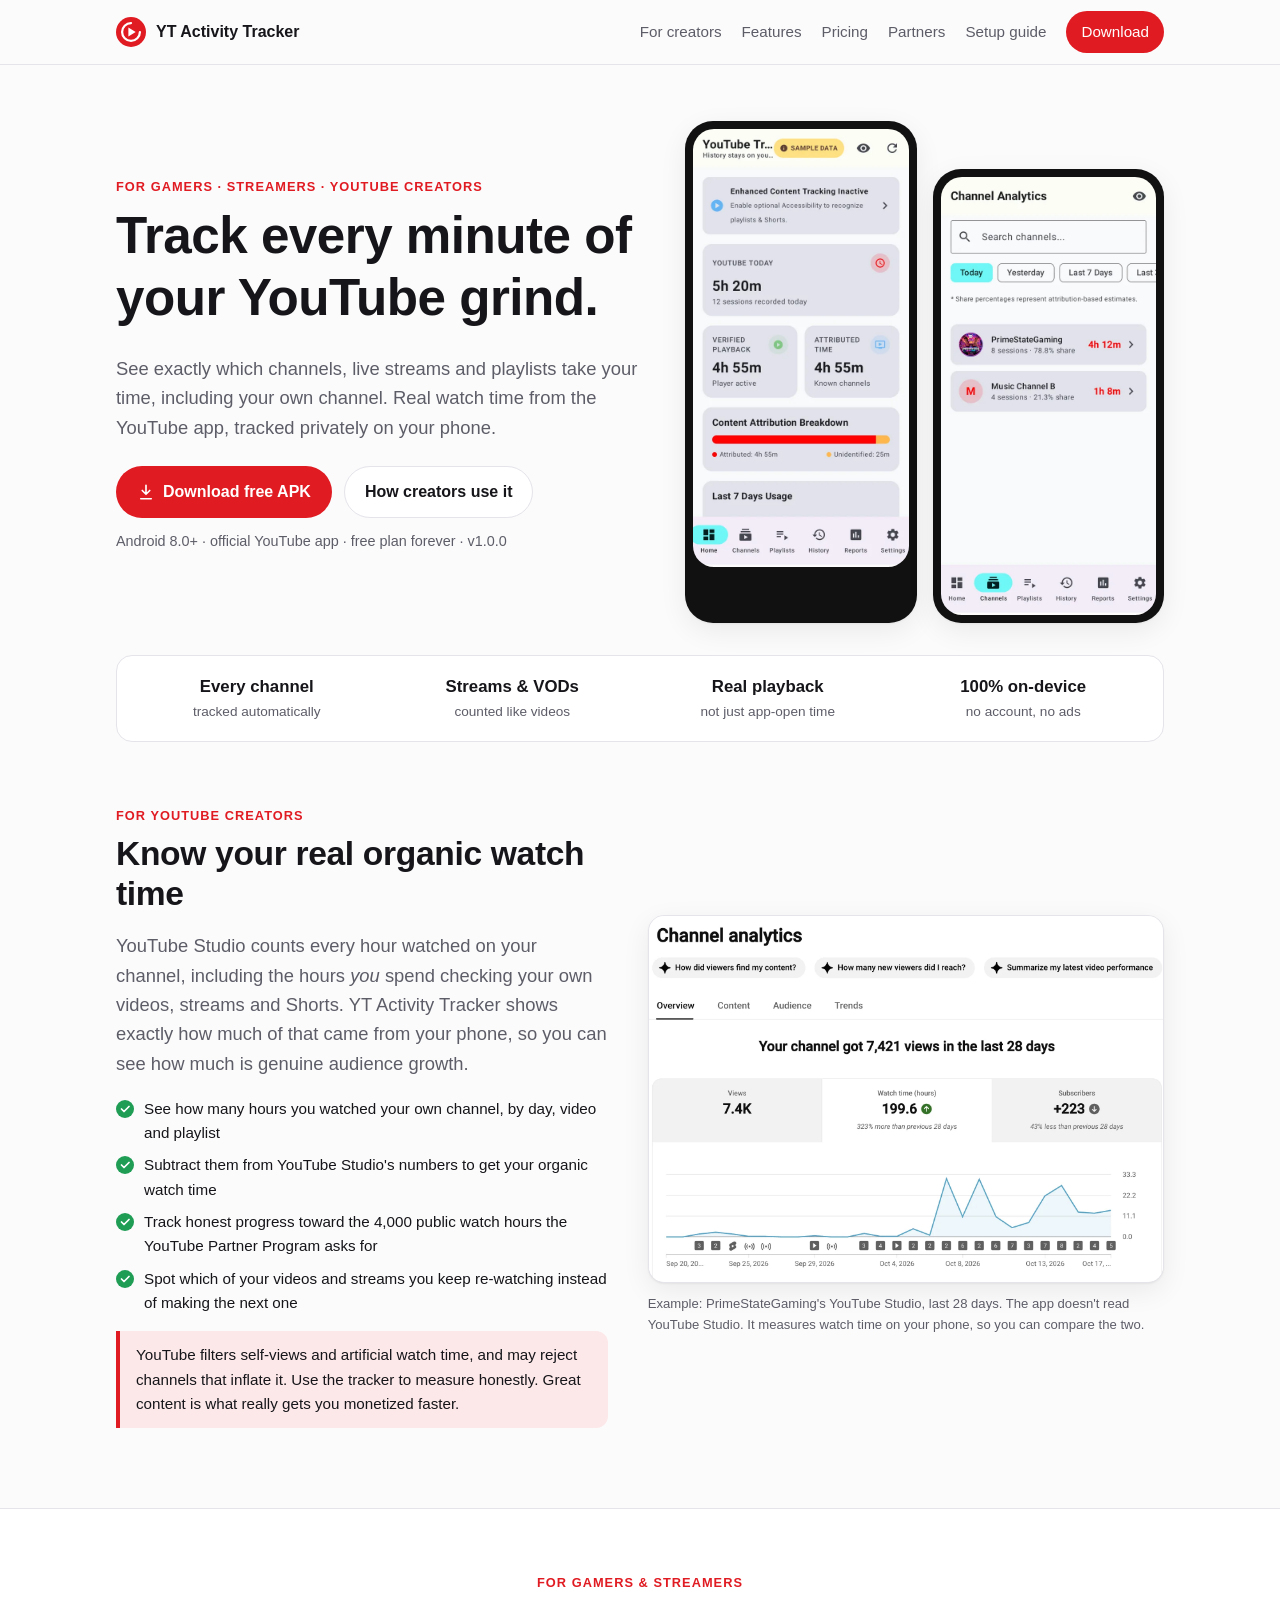
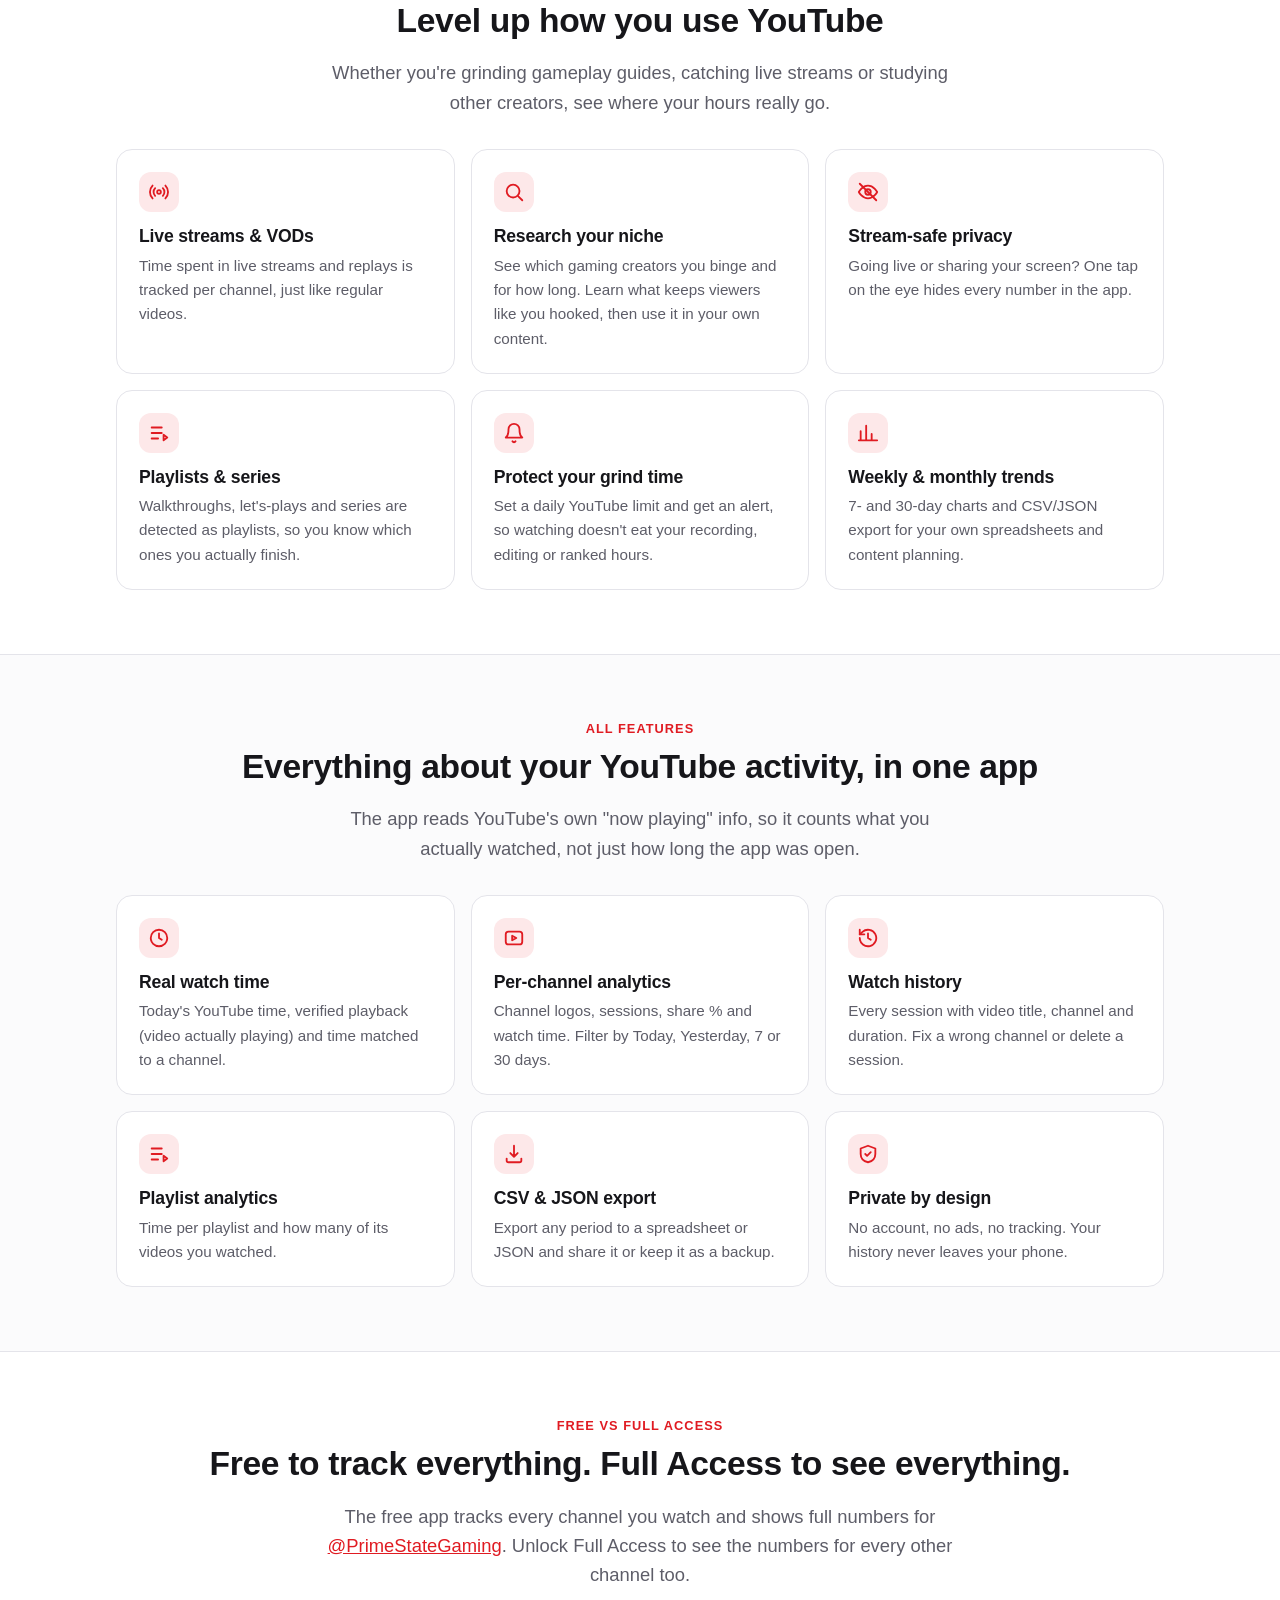
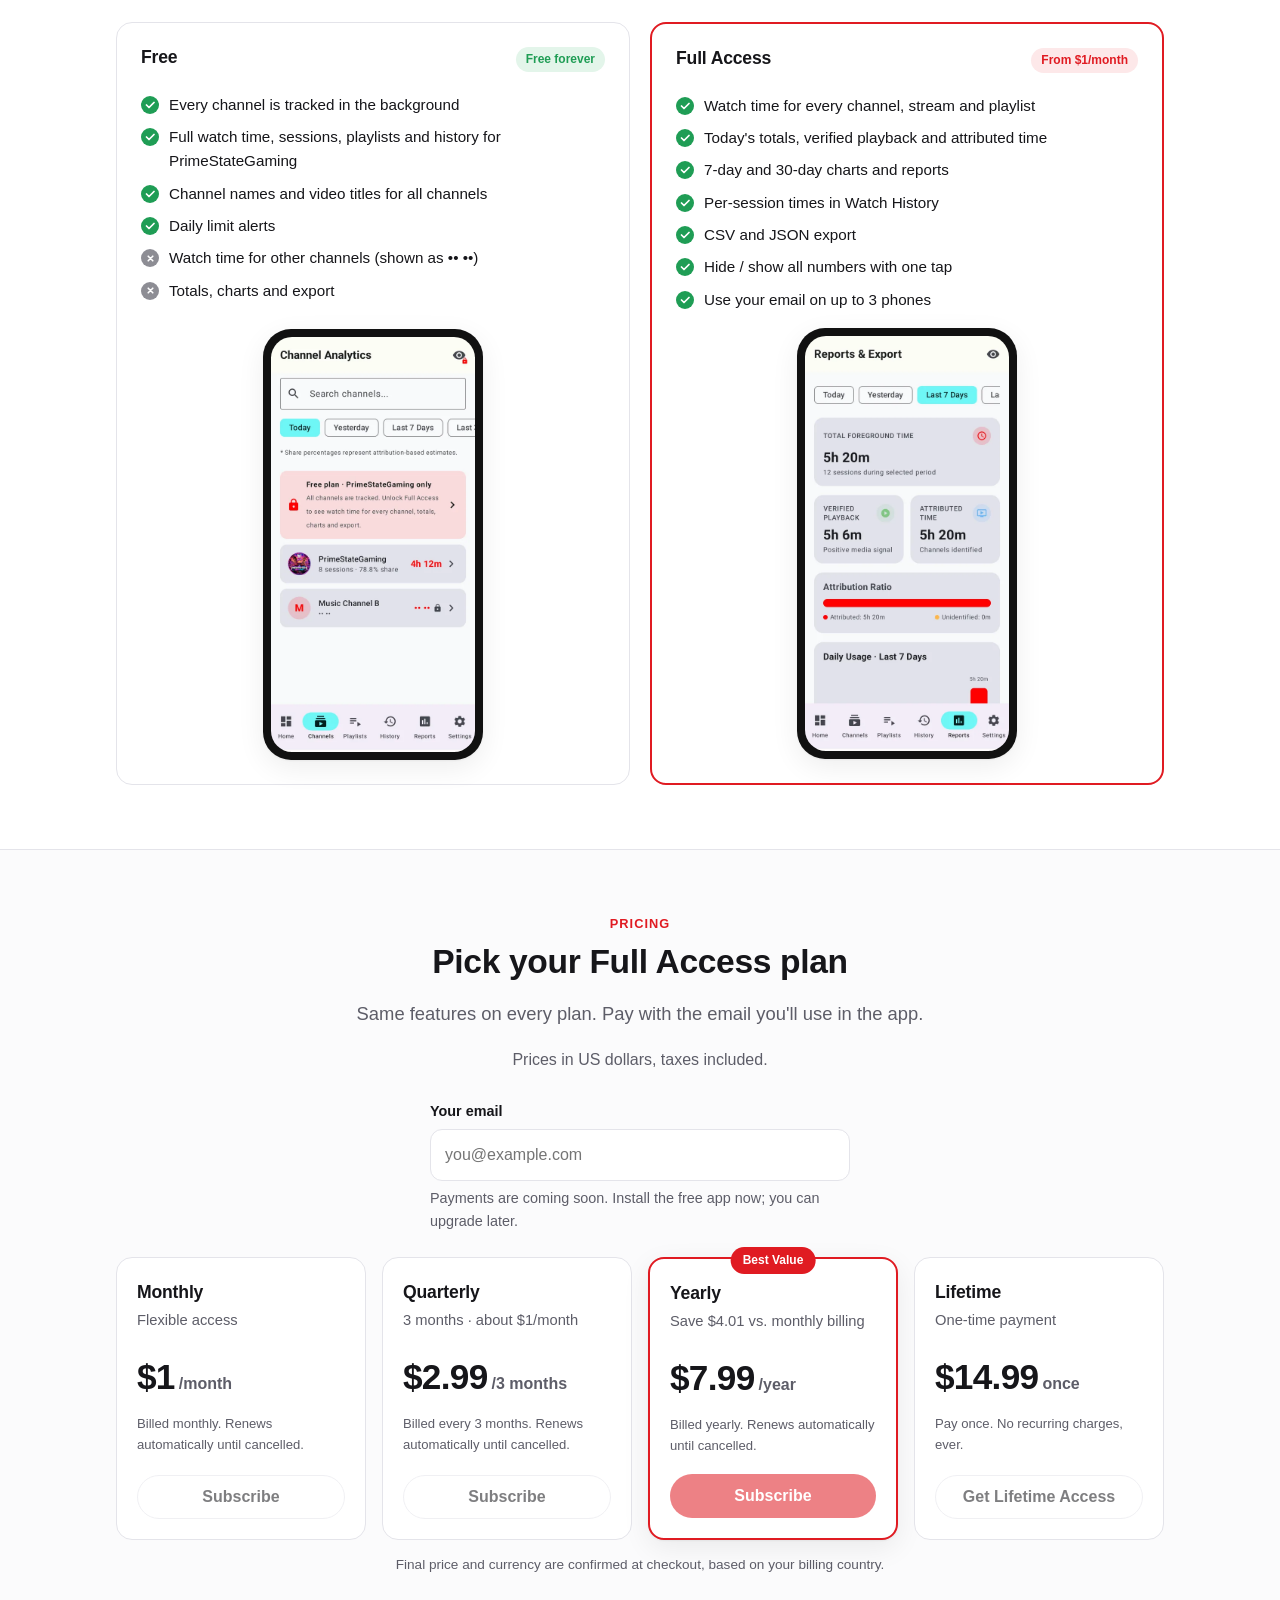
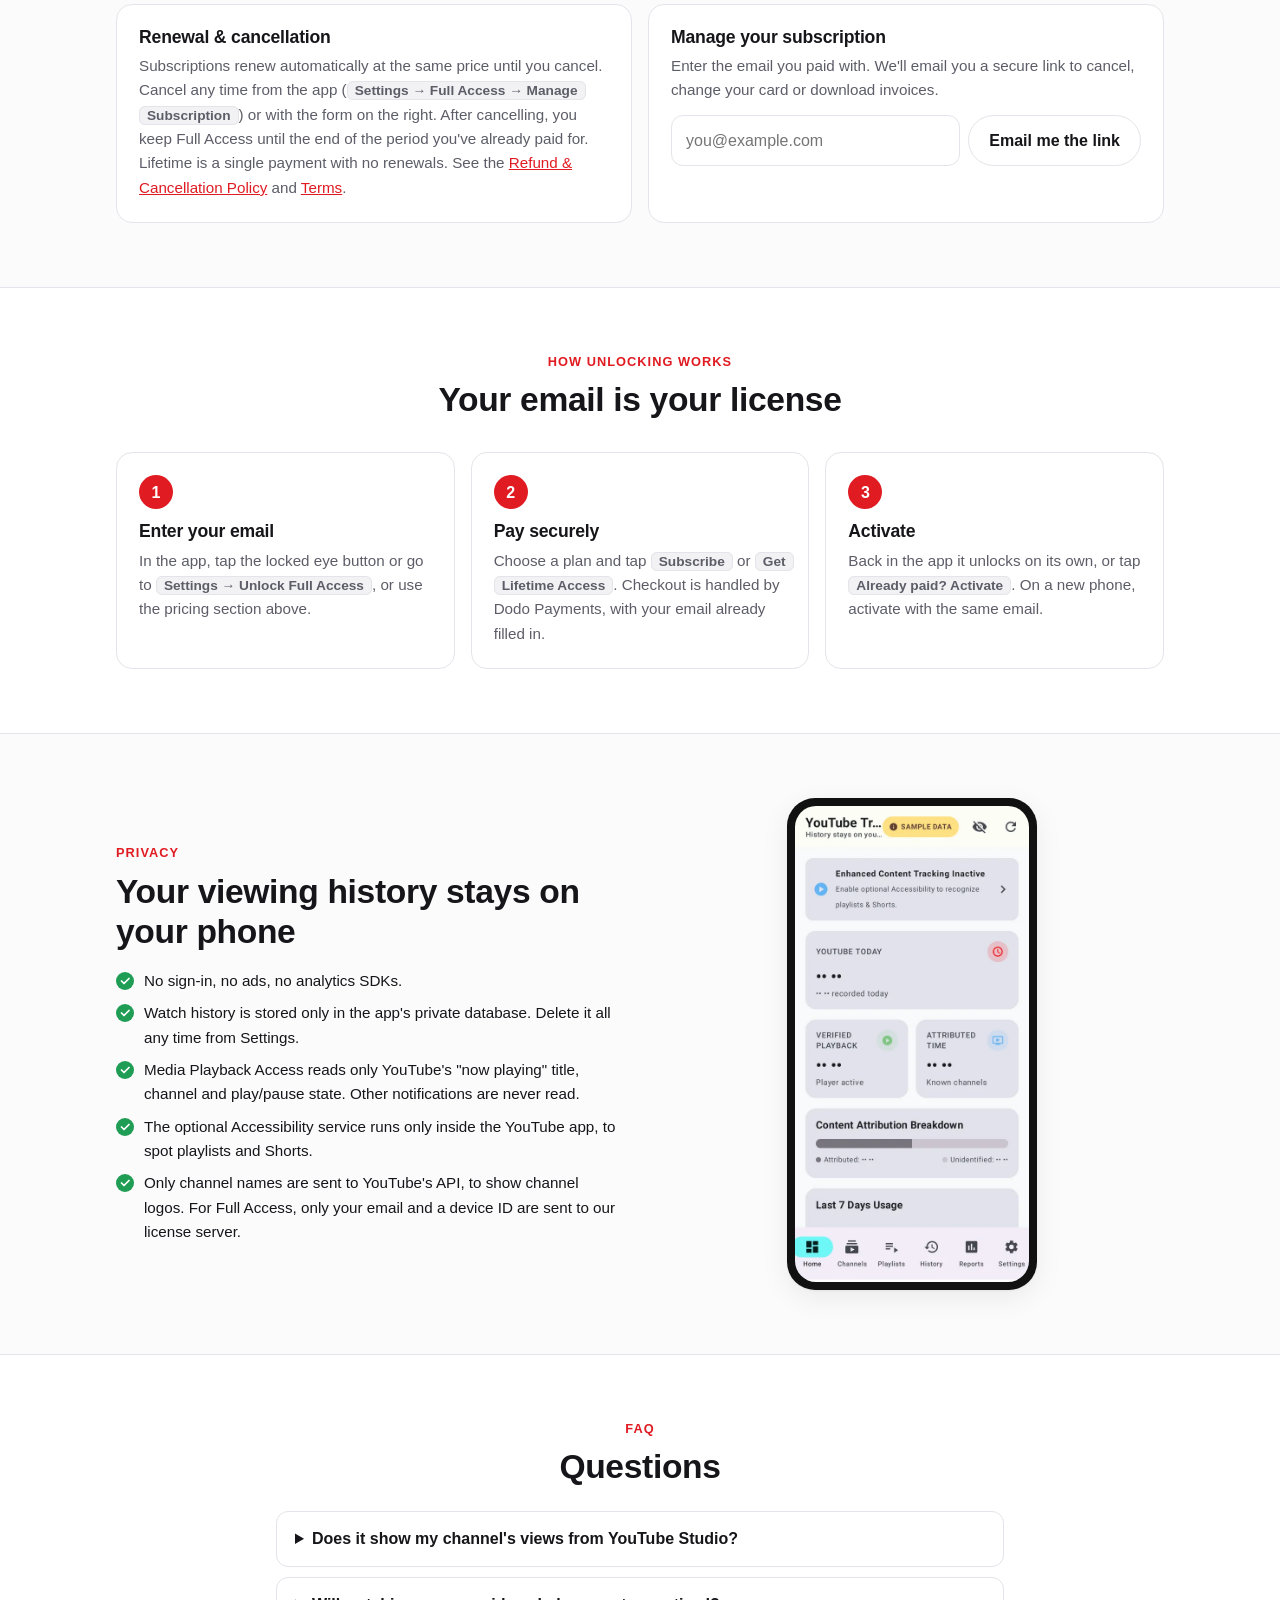
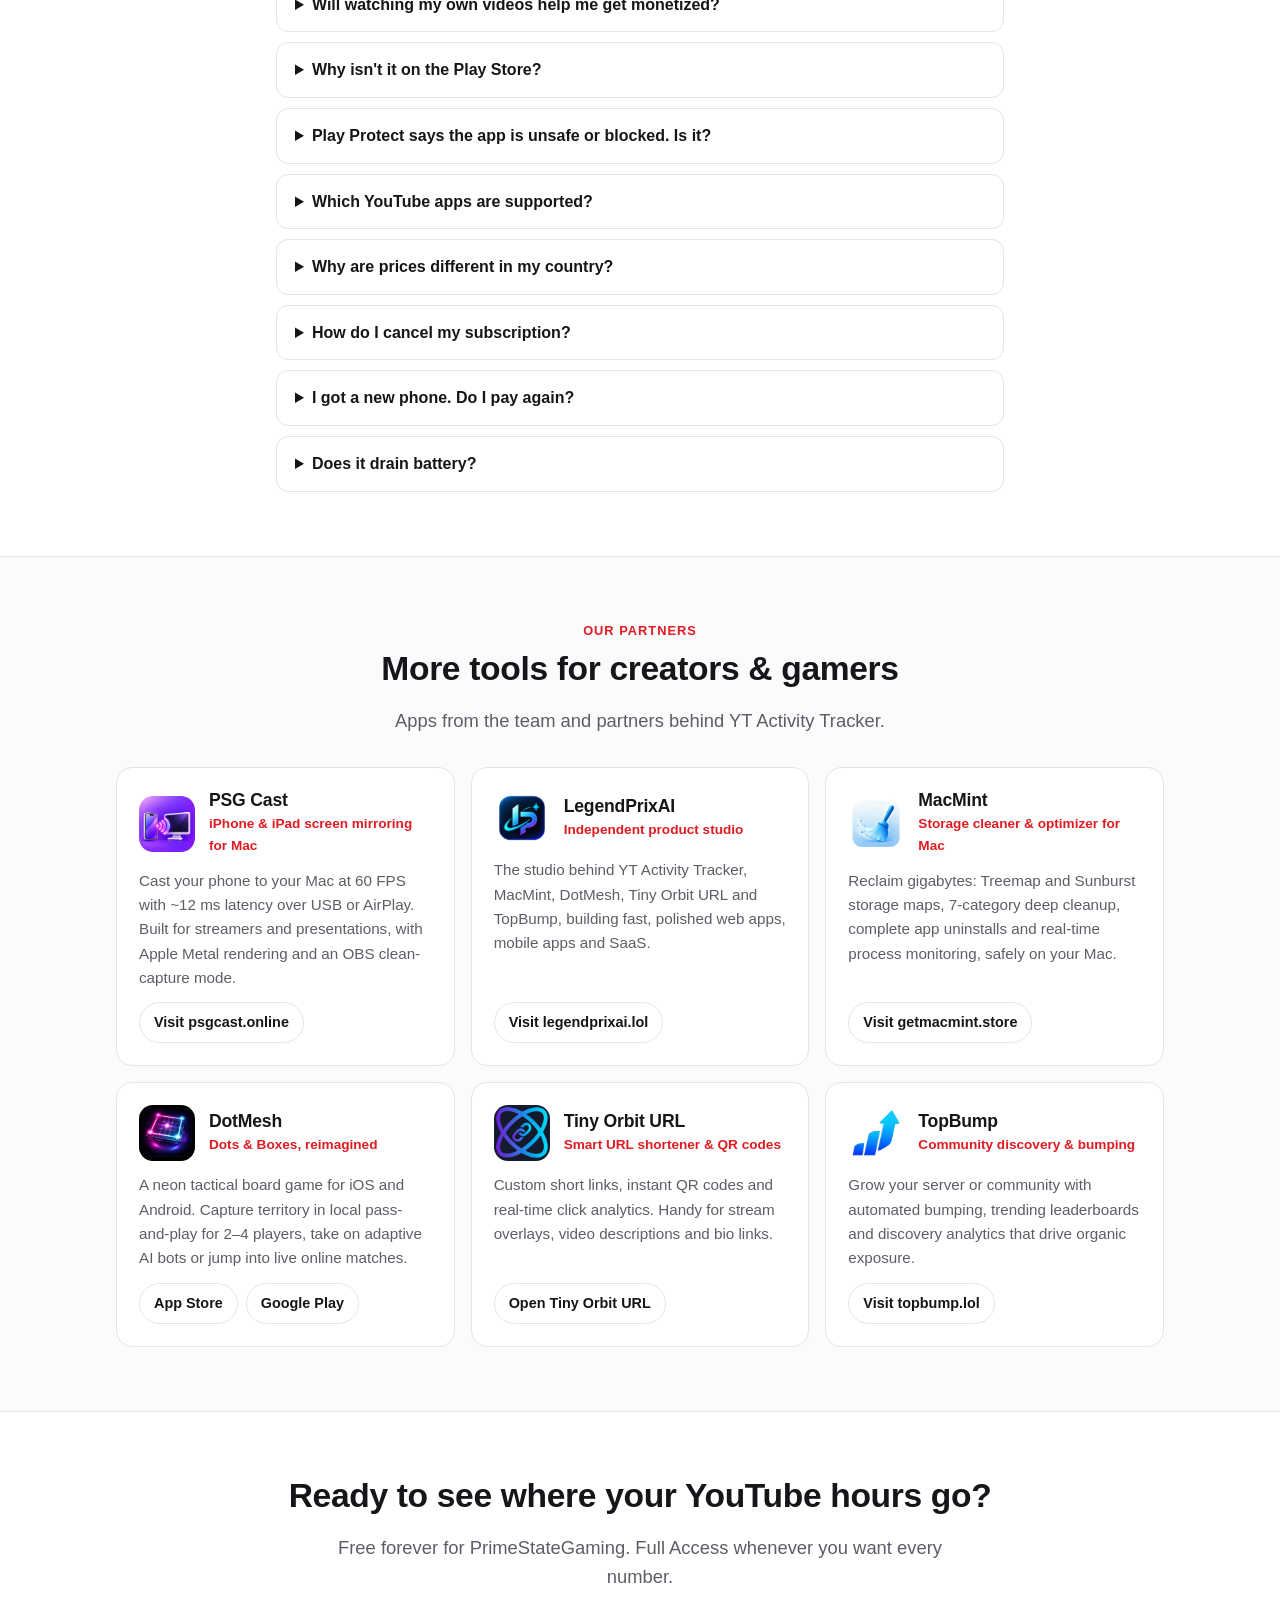
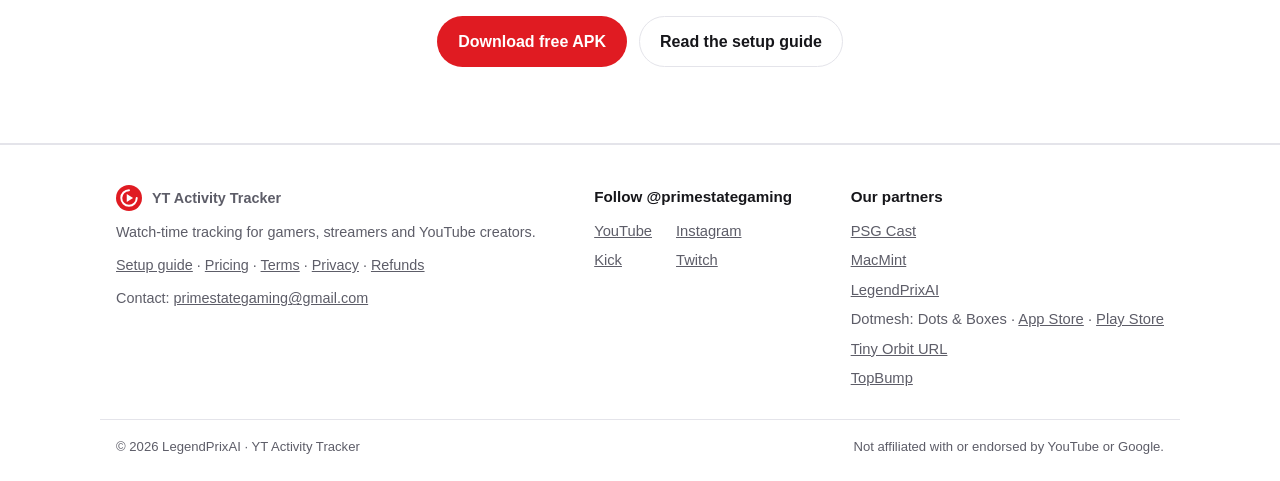
==== index.html @ 2317a572 "Website" ====
<!doctype html>
<html lang="en">
<head>
  <meta charset="utf-8">
  <meta name="viewport" content="width=device-width, initial-scale=1">
  <title>YT Activity Tracker</title>
  <meta name="description" content="YouTube watch-time tracker for gamers, streamers and creators. See every channel, stream and playlist you watch, separate your own views from your organic watch time, all privately on your Android phone.">
  <meta property="og:title" content="YT Activity Tracker: watch-time tracking for gamers, streamers & creators">
  <meta property="og:description" content="Track every channel, stream and playlist you watch on YouTube. Know how much of your channel's watch time is really organic.">
  <meta property="og:image" content="assets/screens/channels-full.webp">
  <link rel="icon" href="assets/icon.svg" type="image/svg+xml">
  <link rel="stylesheet" href="assets/style.css">
</head>
<body>

<header class="site-header">
  <div class="wrap">
    <a class="brand" href="index.html"><img src="assets/icon.svg" alt="" width="30" height="30">YT Activity Tracker</a>
    <nav class="nav">
      <a class="hide-sm" href="#creators">For creators</a>
      <a class="hide-sm" href="#features">Features</a>
      <a class="hide-sm" href="#pricing">Pricing</a>
      <a class="hide-sm" href="#partners">Partners</a>
      <a class="hide-xs" href="guide.html">Setup guide</a>
      <a class="btn btn-primary btn-sm" href="downloads/YT-Activity-Tracker.apk" download>Download</a>
    </nav>
  </div>
</header>

<main>
  <section class="hero">
    <div class="wrap">
      <div>
        <div class="eyebrow">For gamers · streamers · YouTube creators</div>
        <h1>Track every minute of your YouTube grind.</h1>
        <p class="lead">See exactly which channels, live streams and playlists take your time, including your own channel. Real watch time from the YouTube app, tracked privately on your phone.</p>
        <div class="actions">
          <a class="btn btn-primary" href="downloads/YT-Activity-Tracker.apk" download>
            <svg viewBox="0 0 24 24" fill="none" stroke="currentColor" stroke-width="2.2" stroke-linecap="round" stroke-linejoin="round"><path d="M12 3v12m0 0l-5-5m5 5l5-5M5 21h14"/></svg>
            Download free APK
          </a>
          <a class="btn btn-ghost" href="#creators">How creators use it</a>
        </div>
        <p class="meta">Android 8.0+ · official YouTube app · free plan forever · v1.0.0</p>
      </div>
      <div class="hero-shots">
        <div class="phone"><img src="assets/screens/dash-full.webp" alt="Dashboard showing 5h 20m of YouTube today" width="540" height="1098"></div>
        <div class="phone"><img src="assets/screens/channels-full.webp" alt="Channel analytics with watch time per channel" width="540" height="1098"></div>
      </div>
    </div>
  </section>

  <div class="wrap">
    <ul class="stat-strip">
      <li><strong>Every channel</strong><span>tracked automatically</span></li>
      <li><strong>Streams &amp; VODs</strong><span>counted like videos</span></li>
      <li><strong>Real playback</strong><span>not just app-open time</span></li>
      <li><strong>100% on-device</strong><span>no account, no ads</span></li>
    </ul>
  </div>

  <section id="creators">
    <div class="wrap">
      <div class="split">
        <div>
          <div class="eyebrow">For YouTube creators</div>
          <h2>Know your real organic watch time</h2>
          <p class="lead">YouTube Studio counts every hour watched on your channel, including the hours <em>you</em> spend checking your own videos, streams and Shorts. YT Activity Tracker shows exactly how much of that came from your phone, so you can see how much is genuine audience growth.</p>
          <ul class="checks" style="margin-top:18px">
            <li>See how many hours you watched your own channel, by day, video and playlist</li>
            <li>Subtract them from YouTube Studio's numbers to get your organic watch time</li>
            <li>Track honest progress toward the 4,000 public watch hours the YouTube Partner Program asks for</li>
            <li>Spot which of your videos and streams you keep re-watching instead of making the next one</li>
          </ul>
          <div class="note">YouTube filters self-views and artificial watch time, and may reject channels that inflate it. Use the tracker to measure honestly. Great content is what really gets you monetized faster.</div>
        </div>
        <figure class="studio-shot">
          <img src="assets/screens/channel-view.webp" alt="YouTube Studio channel analytics: 7.4K views, 199.6 watch hours and +223 subscribers in the last 28 days" width="1608" height="1142" loading="lazy">
          <figcaption>Example: PrimeStateGaming's YouTube Studio, last 28 days. The app doesn't read YouTube Studio. It measures watch time on your phone, so you can compare the two.</figcaption>
        </figure>
      </div>
    </div>
  </section>

  <section id="gamers" class="band">
    <div class="wrap">
      <div class="center">
        <div class="eyebrow">For gamers &amp; streamers</div>
        <h2>Level up how you use YouTube</h2>
        <p class="lead">Whether you're grinding gameplay guides, catching live streams or studying other creators, see where your hours really go.</p>
      </div>
      <div class="grid grid-3" style="margin-top:32px">
        <div class="card">
          <div class="icon"><svg viewBox="0 0 24 24" fill="none" stroke="currentColor" stroke-width="2" stroke-linecap="round" stroke-linejoin="round"><circle cx="12" cy="12" r="2"/><path d="M16.2 7.8a6 6 0 0 1 0 8.4M7.8 16.2a6 6 0 0 1 0-8.4M19 5a10 10 0 0 1 0 14M5 19A10 10 0 0 1 5 5"/></svg></div>
          <h3>Live streams &amp; VODs</h3>
          <p>Time spent in live streams and replays is tracked per channel, just like regular videos.</p>
        </div>
        <div class="card">
          <div class="icon"><svg viewBox="0 0 24 24" fill="none" stroke="currentColor" stroke-width="2" stroke-linecap="round" stroke-linejoin="round"><circle cx="11" cy="11" r="7"/><path d="M21 21l-4.3-4.3"/></svg></div>
          <h3>Research your niche</h3>
          <p>See which gaming creators you binge and for how long. Learn what keeps viewers like you hooked, then use it in your own content.</p>
        </div>
        <div class="card">
          <div class="icon"><svg viewBox="0 0 24 24" fill="none" stroke="currentColor" stroke-width="2" stroke-linecap="round" stroke-linejoin="round"><path d="M2 12s3.5-7 10-7 10 7 10 7-3.5 7-10 7S2 12 2 12z"/><circle cx="12" cy="12" r="3"/><path d="M3 3l18 18"/></svg></div>
          <h3>Stream-safe privacy</h3>
          <p>Going live or sharing your screen? One tap on the eye hides every number in the app.</p>
        </div>
        <div class="card">
          <div class="icon"><svg viewBox="0 0 24 24" fill="none" stroke="currentColor" stroke-width="2" stroke-linecap="round" stroke-linejoin="round"><path d="M4 6h11M4 12h11M4 18h7M17 14v6l4-3z"/></svg></div>
          <h3>Playlists &amp; series</h3>
          <p>Walkthroughs, let's-plays and series are detected as playlists, so you know which ones you actually finish.</p>
        </div>
        <div class="card">
          <div class="icon"><svg viewBox="0 0 24 24" fill="none" stroke="currentColor" stroke-width="2" stroke-linecap="round" stroke-linejoin="round"><path d="M6 8a6 6 0 1 1 12 0c0 7 3 9 3 9H3s3-2 3-9"/><path d="M10.3 21a1.9 1.9 0 0 0 3.4 0"/></svg></div>
          <h3>Protect your grind time</h3>
          <p>Set a daily YouTube limit and get an alert, so watching doesn't eat your recording, editing or ranked hours.</p>
        </div>
        <div class="card">
          <div class="icon"><svg viewBox="0 0 24 24" fill="none" stroke="currentColor" stroke-width="2" stroke-linecap="round" stroke-linejoin="round"><path d="M4 20V10M10 20V4M16 20v-7M22 20H2"/></svg></div>
          <h3>Weekly &amp; monthly trends</h3>
          <p>7- and 30-day charts and CSV/JSON export for your own spreadsheets and content planning.</p>
        </div>
      </div>
    </div>
  </section>

  <section id="features">
    <div class="wrap">
      <div class="center">
        <div class="eyebrow">All features</div>
        <h2>Everything about your YouTube activity, in one app</h2>
        <p class="lead">The app reads YouTube's own "now playing" info, so it counts what you actually watched, not just how long the app was open.</p>
      </div>
      <div class="grid grid-3" style="margin-top:32px">
        <div class="card">
          <div class="icon"><svg viewBox="0 0 24 24" fill="none" stroke="currentColor" stroke-width="2" stroke-linecap="round" stroke-linejoin="round"><circle cx="12" cy="12" r="9"/><path d="M12 7v5l3 2"/></svg></div>
          <h3>Real watch time</h3>
          <p>Today's YouTube time, verified playback (video actually playing) and time matched to a channel.</p>
        </div>
        <div class="card">
          <div class="icon"><svg viewBox="0 0 24 24" fill="none" stroke="currentColor" stroke-width="2" stroke-linecap="round" stroke-linejoin="round"><rect x="3" y="5" width="18" height="14" rx="3"/><path d="M10 9.5v5l4.5-2.5z"/></svg></div>
          <h3>Per-channel analytics</h3>
          <p>Channel logos, sessions, share % and watch time. Filter by Today, Yesterday, 7 or 30 days.</p>
        </div>
        <div class="card">
          <div class="icon"><svg viewBox="0 0 24 24" fill="none" stroke="currentColor" stroke-width="2" stroke-linecap="round" stroke-linejoin="round"><path d="M3 12a9 9 0 1 0 3-6.7L3 8"/><path d="M3 3v5h5M12 7v5l3 2"/></svg></div>
          <h3>Watch history</h3>
          <p>Every session with video title, channel and duration. Fix a wrong channel or delete a session.</p>
        </div>
        <div class="card">
          <div class="icon"><svg viewBox="0 0 24 24" fill="none" stroke="currentColor" stroke-width="2" stroke-linecap="round" stroke-linejoin="round"><path d="M4 6h11M4 12h11M4 18h7M17 14v6l4-3z"/></svg></div>
          <h3>Playlist analytics</h3>
          <p>Time per playlist and how many of its videos you watched.</p>
        </div>
        <div class="card">
          <div class="icon"><svg viewBox="0 0 24 24" fill="none" stroke="currentColor" stroke-width="2" stroke-linecap="round" stroke-linejoin="round"><path d="M12 3v12m0 0l-4-4m4 4l4-4M4 17v2a2 2 0 0 0 2 2h12a2 2 0 0 0 2-2v-2"/></svg></div>
          <h3>CSV &amp; JSON export</h3>
          <p>Export any period to a spreadsheet or JSON and share it or keep it as a backup.</p>
        </div>
        <div class="card">
          <div class="icon"><svg viewBox="0 0 24 24" fill="none" stroke="currentColor" stroke-width="2" stroke-linecap="round" stroke-linejoin="round"><path d="M12 3l8 3v6c0 5-3.5 8-8 9-4.5-1-8-4-8-9V6z"/><path d="M9 12l2 2 4-4"/></svg></div>
          <h3>Private by design</h3>
          <p>No account, no ads, no tracking. Your history never leaves your phone.</p>
        </div>
      </div>
    </div>
  </section>

  <section id="plans" class="band">
    <div class="wrap">
      <div class="center">
        <div class="eyebrow">Free vs Full Access</div>
        <h2>Free to track everything. Full Access to see everything.</h2>
        <p class="lead">The free app tracks every channel you watch and shows full numbers for <a href="https://www.youtube.com/@primestategaming" target="_blank" rel="noopener">@PrimeStateGaming</a>. Unlock Full Access to see the numbers for every other channel too.</p>
      </div>
      <div class="plans">
        <div class="plan">
          <div class="plan-head"><h3>Free</h3><span class="badge ok">Free forever</span></div>
          <ul class="checks">
            <li>Every channel is tracked in the background</li>
            <li>Full watch time, sessions, playlists and history for PrimeStateGaming</li>
            <li>Channel names and video titles for all channels</li>
            <li>Daily limit alerts</li>
            <li class="no">Watch time for other channels (shown as •• ••)</li>
            <li class="no">Totals, charts and export</li>
          </ul>
          <div class="plan-shot"><div class="phone sm"><img src="assets/screens/channels-free.webp" alt="Free plan: other channels' numbers are hidden" width="540" height="1098" loading="lazy"></div></div>
        </div>
        <div class="plan featured">
          <div class="plan-head"><h3>Full Access</h3><span class="badge" data-from-price>From ₹33/month</span></div>
          <ul class="checks">
            <li>Watch time for every channel, stream and playlist</li>
            <li>Today's totals, verified playback and attributed time</li>
            <li>7-day and 30-day charts and reports</li>
            <li>Per-session times in Watch History</li>
            <li>CSV and JSON export</li>
            <li>Hide / show all numbers with one tap</li>
            <li>Use your email on up to 3 phones</li>
          </ul>
          <div class="plan-shot"><div class="phone sm"><img src="assets/screens/reports-full.webp" alt="Full Access reports with all numbers" width="540" height="1098" loading="lazy"></div></div>
        </div>
      </div>
    </div>
  </section>

  <section id="pricing">
    <div class="wrap">
      <div class="center">
        <div class="eyebrow">Pricing</div>
        <h2>Pick your Full Access plan</h2>
        <p class="lead">Same features on every plan. Pay with the email you'll use in the app.</p>
        <p class="muted" id="price-note">Prices in INR, GST included.</p>
      </div>

      <form class="email-row" id="buy-form" novalidate>
        <label for="buy-email">Your email</label>
        <input id="buy-email" name="email" type="email" inputmode="email" autocomplete="email" placeholder="you@example.com" required>
        <p class="form-msg" id="buy-msg" role="status"></p>
      </form>

      <!-- Prices below are the India defaults; assets/pricing.js swaps in the visitor's region -->
      <div class="pricing">
        <div class="price-card" data-plan-card="monthly">
          <h3>Monthly</h3>
          <p class="muted" data-desc>Flexible access</p>
          <div class="price"><span data-price>₹33</span><em data-period>/month</em></div>
          <p class="terms" data-terms>Billed monthly. Renews automatically until cancelled.</p>
          <button class="btn btn-ghost buy" data-plan="monthly" type="button">Subscribe</button>
        </div>
        <div class="price-card" data-plan-card="quarterly">
          <h3>Quarterly</h3>
          <p class="muted" data-desc>3 months · ₹33/month</p>
          <div class="price"><span data-price>₹99</span><em data-period>/3 months</em></div>
          <p class="terms" data-terms>Billed every 3 months. Renews automatically until cancelled.</p>
          <button class="btn btn-ghost buy" data-plan="quarterly" type="button">Subscribe</button>
        </div>
        <div class="price-card featured" data-plan-card="yearly">
          <span class="ribbon">Best Value</span>
          <h3>Yearly</h3>
          <p class="muted" data-desc>Save ₹97 vs. monthly billing</p>
          <div class="price"><span data-price>₹299</span><em data-period>/year</em></div>
          <p class="terms" data-terms>Billed yearly. Renews automatically until cancelled.</p>
          <button class="btn btn-primary buy" data-plan="yearly" type="button">Subscribe</button>
        </div>
        <div class="price-card" data-plan-card="lifetime">
          <h3>Lifetime</h3>
          <p class="muted" data-desc>One-time payment</p>
          <div class="price"><span data-price>₹599</span><em data-period>once</em></div>
          <p class="terms" data-terms>Pay once. No recurring charges, ever.</p>
          <button class="btn btn-ghost buy" data-plan="lifetime" type="button">Get Lifetime Access</button>
        </div>
      </div>
      <p class="muted center" style="font-size:.85rem;margin-top:14px">Final price and currency are confirmed at checkout, based on your billing country.</p>

      <div class="grid grid-2" style="margin-top:28px">
        <div class="card">
          <h3>Renewal &amp; cancellation</h3>
          <p>Subscriptions renew automatically at the same price until you cancel. Cancel any time from the app (<span class="ui">Settings → Full Access → Manage Subscription</span>) or with the form on the right. After cancelling, you keep Full Access until the end of the period you've already paid for. Lifetime is a single payment with no renewals. See the <a href="refund.html">Refund &amp; Cancellation Policy</a> and <a href="terms.html">Terms</a>.</p>
        </div>
        <form class="card" id="portal-form" novalidate>
          <h3>Manage your subscription</h3>
          <p>Enter the email you paid with. We'll email you a secure link to cancel, change your card or download invoices.</p>
          <div class="inline-form">
            <input name="email" type="email" inputmode="email" autocomplete="email" placeholder="you@example.com" aria-label="Email used at checkout" required>
            <button class="btn btn-ghost" type="submit">Email me the link</button>
          </div>
          <p class="form-msg" id="portal-msg" role="status"></p>
        </form>
      </div>
    </div>
  </section>

  <section id="unlock" class="band">
    <div class="wrap">
      <div class="center">
        <div class="eyebrow">How unlocking works</div>
        <h2>Your email is your license</h2>
      </div>
      <div class="grid grid-3" style="margin-top:32px">
        <div class="card">
          <div class="step-num">1</div>
          <h3>Enter your email</h3>
          <p>In the app, tap the locked eye button or go to <span class="ui">Settings → Unlock Full Access</span>, or use the pricing section above.</p>
        </div>
        <div class="card">
          <div class="step-num">2</div>
          <h3>Pay securely</h3>
          <p>Choose a plan and tap <span class="ui">Subscribe</span> or <span class="ui">Get Lifetime Access</span>. Checkout is handled by Dodo Payments, with your email already filled in.</p>
        </div>
        <div class="card">
          <div class="step-num">3</div>
          <h3>Activate</h3>
          <p>Back in the app it unlocks on its own, or tap <span class="ui">Already paid? Activate</span>. On a new phone, activate with the same email.</p>
        </div>
      </div>
    </div>
  </section>

  <section id="privacy">
    <div class="wrap">
      <div class="grid grid-2" style="align-items:center;gap:40px">
        <div>
          <div class="eyebrow">Privacy</div>
          <h2>Your viewing history stays on your phone</h2>
          <ul class="checks" style="margin-top:16px">
            <li>No sign-in, no ads, no analytics SDKs.</li>
            <li>Watch history is stored only in the app's private database. Delete it all any time from Settings.</li>
            <li>Media Playback Access reads only YouTube's "now playing" title, channel and play/pause state. Other notifications are never read.</li>
            <li>The optional Accessibility service runs only inside the YouTube app, to spot playlists and Shorts.</li>
            <li>Only channel names are sent to YouTube's API, to show channel logos. For Full Access, only your email and a device ID are sent to our license server.</li>
          </ul>
        </div>
        <div class="center"><div class="phone" style="margin:0 auto"><img src="assets/screens/dash-hidden.webp" alt="Numbers hidden with the eye button" width="540" height="1098" loading="lazy"></div></div>
      </div>
    </div>
  </section>

  <section id="faq" class="band">
    <div class="wrap" style="max-width:760px">
      <div class="center"><div class="eyebrow">FAQ</div><h2>Questions</h2></div>
      <div style="margin-top:24px">
        <details>
          <summary>Does it show my channel's views from YouTube Studio?</summary>
          <p>No. YT Activity Tracker measures what's watched in the YouTube app on your phone, including your own channel. Compare it with YouTube Studio to see how much of your channel's watch time came from you and how much is organic.</p>
        </details>
        <details>
          <summary>Will watching my own videos help me get monetized?</summary>
          <p>No. YouTube filters self-views and artificial watch time, and can reject Partner Program applications from channels that inflate it. The tracker helps you see your real organic progress so you can focus on content that grows it.</p>
        </details>
        <details>
          <summary>Why isn't it on the Play Store?</summary>
          <p>The app needs Usage Access and Accessibility permissions that the Play Store restricts heavily. Installing the APK directly is safe. The <a href="guide.html#install">setup guide</a> shows how, including what to do if Play Protect shows a warning.</p>
        </details>
        <details>
          <summary>Play Protect says the app is unsafe or blocked. Is it?</summary>
          <p>Play Protect warns about every app installed from outside the Play Store that asks for Accessibility access. Tap <span class="ui">More details → Install anyway</span>. If you don't see that option, pause Play Protect scanning while you install and turn it back on afterwards. <a href="guide.html#play-protect">See the steps</a>.</p>
        </details>
        <details>
          <summary>Which YouTube apps are supported?</summary>
          <p>The official YouTube app (com.google.android.youtube), including live streams and Shorts. YouTube in a browser, YouTube Music and modded YouTube apps are not tracked.</p>
        </details>
        <details>
          <summary>Why are prices different in my country?</summary>
          <p>Full Access is priced in Indian rupees (₹) in India and in US dollars ($) everywhere else. Your billing country at checkout decides which price applies, and every plan unlocks the same features.</p>
        </details>
        <details>
          <summary>How do I cancel my subscription?</summary>
          <p>In the app, open <span class="ui">Settings → Full Access → Manage Subscription</span>, or use the <a href="#pricing">Manage your subscription</a> form to get a link by email. You keep Full Access until the end of the paid period. Uninstalling the app does not cancel a subscription.</p>
        </details>
        <details>
          <summary>I got a new phone. Do I pay again?</summary>
          <p>No. Install the app, open <span class="ui">Unlock Full Access</span>, enter the same email and tap <span class="ui">Activate</span>. One purchase works on up to 3 phones.</p>
        </details>
        <details>
          <summary>Does it drain battery?</summary>
          <p>No. It uses Android's own screen-time data and YouTube's media info instead of constantly polling. On some phones, allow background activity so it keeps working. <a href="guide.html#battery">How</a>.</p>
        </details>
      </div>
    </div>
  </section>

  <section id="partners">
    <div class="wrap">
      <div class="center">
        <div class="eyebrow">Our partners</div>
        <h2>More tools for creators &amp; gamers</h2>
        <p class="lead">Apps from the team and partners behind YT Activity Tracker.</p>
      </div>
      <div class="grid grid-3 partner-grid">
        <article class="card partner-card">
          <div class="partner-head">
            <img src="assets/partners/psgcast.png" alt="PSG Cast logo" width="56" height="56" loading="lazy">
            <div><h3>PSG Cast</h3><p class="partner-tag">iPhone &amp; iPad screen mirroring for Mac</p></div>
          </div>
          <p>Cast your phone to your Mac at 60 FPS with ~12 ms latency over USB or AirPlay. Built for streamers and presentations, with Apple Metal rendering and an OBS clean-capture mode.</p>
          <div class="partner-links"><a class="btn btn-ghost btn-sm" href="https://psgcast.online" target="_blank" rel="noopener">Visit psgcast.online</a></div>
        </article>
        <article class="card partner-card">
          <div class="partner-head">
            <img src="assets/partners/legendprixai.png" alt="LegendPrixAI logo" width="56" height="56" loading="lazy">
            <div><h3>LegendPrixAI</h3><p class="partner-tag">Independent product studio</p></div>
          </div>
          <p>The studio behind YT Activity Tracker, MacMint, DotMesh, Tiny Orbit URL and TopBump, building fast, polished web apps, mobile apps and SaaS.</p>
          <div class="partner-links"><a class="btn btn-ghost btn-sm" href="https://legendprixai.lol" target="_blank" rel="noopener">Visit legendprixai.lol</a></div>
        </article>
        <article class="card partner-card">
          <div class="partner-head">
            <img src="assets/partners/macmint.png" alt="MacMint logo" width="56" height="56" loading="lazy">
            <div><h3>MacMint</h3><p class="partner-tag">Storage cleaner &amp; optimizer for Mac</p></div>
          </div>
          <p>Reclaim gigabytes: Treemap and Sunburst storage maps, 7-category deep cleanup, complete app uninstalls and real-time process monitoring, safely on your Mac.</p>
          <div class="partner-links"><a class="btn btn-ghost btn-sm" href="https://getmacmint.store" target="_blank" rel="noopener">Visit getmacmint.store</a></div>
        </article>
        <article class="card partner-card">
          <div class="partner-head">
            <img src="assets/partners/dotmesh.png" alt="DotMesh logo" width="56" height="56" loading="lazy">
            <div><h3>DotMesh</h3><p class="partner-tag">Dots &amp; Boxes, reimagined</p></div>
          </div>
          <p>A neon tactical board game for iOS and Android. Capture territory in local pass-and-play for 2–4 players, take on adaptive AI bots or jump into live online matches.</p>
          <div class="partner-links"><a class="btn btn-ghost btn-sm" href="https://apps.apple.com/in/app/dotmesh-dots-boxes-game/id6761758144" target="_blank" rel="noopener">App Store</a><a class="btn btn-ghost btn-sm" href="https://play.google.com/store/apps/details?id=com.legendprixai.dotmesh&amp;hl=en_IN" target="_blank" rel="noopener">Google Play</a></div>
        </article>
        <article class="card partner-card">
          <div class="partner-head">
            <img src="assets/partners/tinyorbit.png" alt="Tiny Orbit URL logo" width="56" height="56" loading="lazy">
            <div><h3>Tiny Orbit URL</h3><p class="partner-tag">Smart URL shortener &amp; QR codes</p></div>
          </div>
          <p>Custom short links, instant QR codes and real-time click analytics. Handy for stream overlays, video descriptions and bio links.</p>
          <div class="partner-links"><a class="btn btn-ghost btn-sm" href="https://tiny-orbit-url.vercel.app/" target="_blank" rel="noopener">Open Tiny Orbit URL</a></div>
        </article>
        <article class="card partner-card">
          <div class="partner-head">
            <img src="assets/partners/topbump.png" alt="TopBump logo" width="56" height="56" loading="lazy">
            <div><h3>TopBump</h3><p class="partner-tag">Community discovery &amp; bumping</p></div>
          </div>
          <p>Grow your server or community with automated bumping, trending leaderboards and discovery analytics that drive organic exposure.</p>
          <div class="partner-links"><a class="btn btn-ghost btn-sm" href="https://topbump.lol" target="_blank" rel="noopener">Visit topbump.lol</a></div>
        </article>
      </div>
    </div>
  </section>

  <section class="band center">
    <div class="wrap">
      <h2>Ready to see where your YouTube hours go?</h2>
      <p class="lead">Free forever for PrimeStateGaming. Full Access whenever you want every number.</p>
      <div class="actions">
        <a class="btn btn-primary" href="downloads/YT-Activity-Tracker.apk" download>Download free APK</a>
        <a class="btn btn-ghost" href="guide.html">Read the setup guide</a>
      </div>
    </div>
  </section>
</main>

<footer class="site-footer">
  <div class="wrap footer-grid">
    <div>
      <a class="brand" href="index.html"><img src="assets/icon.svg" alt="" width="26" height="26">YT Activity Tracker</a>
      <p class="muted">Watch-time tracking for gamers, streamers and YouTube creators.</p>
      <p class="muted"><a href="guide.html">Setup guide</a> · <a href="index.html#pricing">Pricing</a> · <a href="terms.html">Terms</a> · <a href="privacy.html">Privacy</a> · <a href="refund.html">Refunds</a></p>
      <p class="muted">Contact: <a href="mailto:primestategaming@gmail.com" data-contact-email>primestategaming@gmail.com</a></p>
    </div>
    <div>
      <h4>Follow @primestategaming</h4>
      <ul class="social">
        <li><a href="https://www.youtube.com/@primestategaming" target="_blank" rel="noopener">YouTube</a></li>
        <li><a href="https://www.instagram.com/primestategaming" target="_blank" rel="noopener">Instagram</a></li>
        <li><a href="https://kick.com/primestategaming" target="_blank" rel="noopener">Kick</a></li>
        <li><a href="https://www.twitch.tv/primestategaming" target="_blank" rel="noopener">Twitch</a></li>
      </ul>
    </div>
    <div>
      <h4><a href="index.html#partners">Our partners</a></h4>
      <ul class="partners">
        <li><a href="https://psgcast.online" target="_blank" rel="noopener">PSG Cast</a></li>
        <li><a href="https://getmacmint.store" target="_blank" rel="noopener">MacMint</a></li>
        <li><a href="https://legendprixai.lol" target="_blank" rel="noopener">LegendPrixAI</a></li>
        <li>Dotmesh: Dots &amp; Boxes · <a href="https://apps.apple.com/in/app/dotmesh-dots-boxes-game/id6761758144" target="_blank" rel="noopener">App Store</a> · <a href="https://play.google.com/store/apps/details?id=com.legendprixai.dotmesh&amp;hl=en_IN" target="_blank" rel="noopener">Play Store</a></li>
        <li><a href="https://tiny-orbit-url.vercel.app/" target="_blank" rel="noopener">Tiny Orbit URL</a></li>
        <li><a href="https://topbump.lol" target="_blank" rel="noopener">TopBump</a></li>
      </ul>
    </div>
  </div>
  <div class="wrap footer-base">
    <span>© 2026 LegendPrixAI · YT Activity Tracker</span>
    <span>Not affiliated with or endorsed by YouTube or Google.</span>
  </div>
</footer>

<script src="assets/config.js"></script>
<script src="assets/pricing.js"></script>
<script src="assets/contact.js"></script>
</body>
</html>
---- assets/style.css ----
:root {
  --bg: #fbfbfc;
  --surface: #ffffff;
  --surface-2: #f2f2f5;
  --text: #16161a;
  --muted: #5d5d68;
  --border: #e4e4ea;
  --accent: #e01b22;
  --accent-ink: #ffffff;
  --accent-soft: #fde8e9;
  --ok: #1f9d55;
  --ok-soft: #e3f5ea;
  --shadow: 0 1px 2px rgba(0, 0, 0, .05), 0 8px 28px rgba(0, 0, 0, .07);
  --radius: 16px;
  --max: 1080px;
  color-scheme: light;
}

@media (prefers-color-scheme: dark) {
  :root:not([data-theme="light"]) {
    --bg: #0e0e11;
    --surface: #17171c;
    --surface-2: #1f1f26;
    --text: #f1f1f4;
    --muted: #a3a3b0;
    --border: #2b2b34;
    --accent: #ff3b42;
    --accent-ink: #ffffff;
    --accent-soft: #3a1416;
    --ok: #4ccf86;
    --ok-soft: #12301f;
    --shadow: 0 1px 2px rgba(0, 0, 0, .4), 0 8px 28px rgba(0, 0, 0, .35);
    color-scheme: dark;
  }
}

:root[data-theme="dark"] {
  --bg: #0e0e11;
  --surface: #17171c;
  --surface-2: #1f1f26;
  --text: #f1f1f4;
  --muted: #a3a3b0;
  --border: #2b2b34;
  --accent: #ff3b42;
  --accent-ink: #ffffff;
  --accent-soft: #3a1416;
  --ok: #4ccf86;
  --ok-soft: #12301f;
  --shadow: 0 1px 2px rgba(0, 0, 0, .4), 0 8px 28px rgba(0, 0, 0, .35);
  color-scheme: dark;
}

* { box-sizing: border-box; }

html { scroll-behavior: smooth; }

body {
  margin: 0;
  background: var(--bg);
  color: var(--text);
  font: 16px/1.6 -apple-system, BlinkMacSystemFont, "Segoe UI", Roboto, "Helvetica Neue", Arial, sans-serif;
  -webkit-font-smoothing: antialiased;
}

img { max-width: 100%; display: block; }
a { color: var(--accent); }
h1, h2, h3 { line-height: 1.2; margin: 0 0 .5em; letter-spacing: -.01em; }
h1 { font-size: clamp(2rem, 5vw, 3.2rem); }
h2 { font-size: clamp(1.5rem, 3.4vw, 2.1rem); }
h3 { font-size: 1.1rem; }
p { margin: 0 0 1em; }

.wrap { max-width: var(--max); margin: 0 auto; padding: 0 16px; }
section { padding: 64px 0; }
.muted { color: var(--muted); }
.center { text-align: center; }
.eyebrow { color: var(--accent); font-weight: 700; font-size: .8rem; letter-spacing: .08em; text-transform: uppercase; margin-bottom: .6em; }
.lead { font-size: 1.15rem; color: var(--muted); max-width: 640px; }
.center .lead { margin-left: auto; margin-right: auto; }

/* Header */
.site-header {
  position: sticky; top: 0; z-index: 10;
  background: color-mix(in srgb, var(--bg) 88%, transparent);
  backdrop-filter: blur(10px);
  border-bottom: 1px solid var(--border);
}
.site-header .wrap { display: flex; align-items: center; gap: 16px; height: 64px; }
.brand { display: flex; align-items: center; gap: 10px; font-weight: 800; color: var(--text); text-decoration: none; }
.brand svg { width: 30px; height: 30px; flex: none; }
.nav { display: flex; gap: 20px; margin-left: auto; align-items: center; }
.nav a { color: var(--muted); text-decoration: none; font-weight: 500; font-size: .95rem; }
.nav a:hover { color: var(--text); }
.nav a.btn-primary, .nav a.btn-primary:hover { color: var(--accent-ink); }
@media (max-width: 720px) { .nav .hide-sm { display: none; } }
@media (max-width: 480px) {
  .nav .hide-xs { display: none; }
  .brand { font-size: .95rem; }
}

/* Buttons */
.btn {
  display: inline-flex; align-items: center; gap: 8px;
  padding: 12px 20px; border-radius: 999px;
  font-weight: 700; text-decoration: none; border: 1px solid transparent;
  cursor: pointer; font-size: 1rem; white-space: nowrap;
}
.btn svg { width: 18px; height: 18px; }
.btn-primary { background: var(--accent); color: var(--accent-ink); }
.btn-primary:hover { filter: brightness(1.07); }
.btn-ghost { background: var(--surface); color: var(--text); border-color: var(--border); }
.btn-ghost:hover { border-color: var(--muted); }
.btn-sm { padding: 8px 14px; font-size: .9rem; }
.actions { display: flex; flex-wrap: wrap; gap: 12px; margin: 24px 0 12px; }
.center .actions { justify-content: center; }

/* Hero */
.hero { padding: 56px 0 24px; }
.hero .wrap { display: grid; grid-template-columns: 1.05fr .95fr; gap: 40px; align-items: center; }
.hero-shots { display: flex; gap: 16px; justify-content: center; }
.hero-shots .phone { flex: 1 1 0; min-width: 0; }
.hero-shots .phone:nth-child(2) { margin-top: 48px; }
@media (max-width: 860px) {
  .hero .wrap { grid-template-columns: 1fr; }
  .hero-shots .phone:nth-child(2) { margin-top: 24px; }
}
.meta { font-size: .9rem; color: var(--muted); }

/* Phone frame */
.phone {
  width: 100%; max-width: 250px;
  border-radius: 28px; padding: 8px;
  background: #111; box-shadow: var(--shadow);
}
.phone img { border-radius: 21px; width: 100%; height: auto; }
.phone.sm { max-width: 220px; }

/* Cards & grids */
.grid { display: grid; gap: 16px; }
.grid-3 { grid-template-columns: repeat(3, 1fr); }
.grid-2 { grid-template-columns: repeat(2, 1fr); }
@media (max-width: 860px) { .grid-3 { grid-template-columns: repeat(2, 1fr); } }
@media (max-width: 560px) { .grid-3, .grid-2 { grid-template-columns: 1fr; } }

.card {
  background: var(--surface); border: 1px solid var(--border);
  border-radius: var(--radius); padding: 22px;
}
.card h3 { margin-bottom: .35em; }
.card p { color: var(--muted); margin: 0; font-size: .95rem; }
.icon {
  width: 40px; height: 40px; border-radius: 12px;
  display: grid; place-items: center;
  background: var(--accent-soft); color: var(--accent); margin-bottom: 14px;
}
.icon svg { width: 22px; height: 22px; }

/* Plans */
.plans { display: grid; grid-template-columns: 1fr 1fr; gap: 20px; margin-top: 32px; }
@media (max-width: 760px) { .plans { grid-template-columns: 1fr; } }
.plan { background: var(--surface); border: 1px solid var(--border); border-radius: var(--radius); padding: 24px; display: flex; flex-direction: column; gap: 16px; }
.plan.featured { border: 2px solid var(--accent); }
.plan-head { display: flex; align-items: baseline; justify-content: space-between; gap: 12px; }
.badge { display: inline-block; padding: 3px 10px; border-radius: 999px; font-size: .75rem; font-weight: 700; background: var(--accent-soft); color: var(--accent); }
.badge.ok { background: var(--ok-soft); color: var(--ok); }
.checks { list-style: none; padding: 0; margin: 0; display: grid; gap: 8px; }
.checks li { display: flex; gap: 10px; align-items: flex-start; font-size: .95rem; }
.checks li::before { content: ""; flex: none; width: 18px; height: 18px; margin-top: 3px; border-radius: 50%; background: var(--ok) url("data:image/svg+xml,%3Csvg xmlns='http://www.w3.org/2000/svg' viewBox='0 0 24 24' fill='none' stroke='white' stroke-width='3.5' stroke-linecap='round' stroke-linejoin='round'%3E%3Cpath d='M5 12l5 5L20 7'/%3E%3C/svg%3E") center/12px no-repeat; }
.checks li.no::before { background: var(--muted) url("data:image/svg+xml,%3Csvg xmlns='http://www.w3.org/2000/svg' viewBox='0 0 24 24' fill='none' stroke='white' stroke-width='3.5' stroke-linecap='round'%3E%3Cpath d='M7 7l10 10M17 7L7 17'/%3E%3C/svg%3E") center/11px no-repeat; opacity: .7; }
.plan-shot { display: flex; justify-content: center; margin-top: auto; }

/* Steps (guide) */
.toc { display: flex; flex-wrap: wrap; gap: 8px; margin: 24px 0 0; padding: 0; list-style: none; }
.toc a { display: inline-block; padding: 6px 12px; border-radius: 999px; background: var(--surface); border: 1px solid var(--border); color: var(--text); text-decoration: none; font-size: .9rem; }
.toc a:hover { border-color: var(--accent); }

.step { display: grid; grid-template-columns: minmax(0, 1fr) auto; gap: 32px; align-items: start; padding: 40px 0; border-top: 1px solid var(--border); scroll-margin-top: 80px; }
.step:first-of-type { border-top: 0; }
.step-num { display: inline-grid; place-items: center; width: 34px; height: 34px; border-radius: 50%; background: var(--accent); color: var(--accent-ink); font-weight: 800; margin-bottom: 12px; }
.step-shots { display: flex; gap: 14px; flex-wrap: wrap; justify-content: center; max-width: 470px; }
.step-shots > * { flex: 0 1 220px; min-width: 0; }
.step ol, .step ul { padding-left: 1.2em; margin: 0 0 1em; }
.step li { margin-bottom: .4em; }
@media (max-width: 860px) { .step { grid-template-columns: minmax(0, 1fr); } .step-shots { margin: 0 auto; } }

.note { border-left: 4px solid var(--accent); background: var(--accent-soft); padding: 12px 16px; border-radius: 0 12px 12px 0; margin: 16px 0; font-size: .95rem; }
.note.ok { border-color: var(--ok); background: var(--ok-soft); }
.tag { display: inline-block; font-size: .75rem; font-weight: 700; padding: 2px 8px; border-radius: 6px; background: var(--surface-2); color: var(--muted); vertical-align: middle; margin-left: 6px; }
kbd, .ui { font-family: inherit; font-weight: 700; background: var(--surface-2); border: 1px solid var(--border); padding: 1px 7px; border-radius: 6px; font-size: .9em; -webkit-box-decoration-break: clone; box-decoration-break: clone; }

/* Mock dialog for the Play Protect warning */
.mock-dialog { width: 100%; max-width: 250px; background: var(--surface); border: 1px solid var(--border); border-radius: 22px; padding: 20px; box-shadow: var(--shadow); font-size: .9rem; }
.mock-dialog .shield { width: 36px; height: 36px; color: #1a73e8; margin-bottom: 10px; }
.mock-dialog h4 { margin: 0 0 8px; font-size: 1.05rem; }
.mock-dialog p { color: var(--muted); margin: 0 0 14px; font-size: .85rem; }
.mock-dialog .row { display: flex; justify-content: flex-end; gap: 14px; font-weight: 700; color: #1a73e8; font-size: .85rem; }
.mock-dialog .hl { outline: 2px dashed var(--accent); outline-offset: 4px; border-radius: 4px; }

/* FAQ */
details { background: var(--surface); border: 1px solid var(--border); border-radius: 12px; padding: 14px 18px; }
details + details { margin-top: 10px; }
summary { cursor: pointer; font-weight: 700; }
details p { color: var(--muted); margin: 10px 0 0; }

/* Download band */
.band { background: var(--surface); border-top: 1px solid var(--border); border-bottom: 1px solid var(--border); }

footer { padding: 32px 0 48px; color: var(--muted); font-size: .9rem; }
footer .wrap { display: flex; flex-wrap: wrap; gap: 12px 24px; justify-content: space-between; }
footer a { color: var(--muted); }

/* Pricing */
.email-row { max-width: 420px; margin: 28px auto 0; display: grid; gap: 6px; }
.email-row label { font-weight: 700; font-size: .9rem; }
input[type="email"] {
  width: 100%; padding: 12px 14px; font: inherit; color: var(--text);
  background: var(--surface); border: 1px solid var(--border); border-radius: 12px;
}
input[type="email"]:focus { outline: 2px solid var(--accent); outline-offset: 1px; border-color: transparent; }
.form-msg { min-height: 1.4em; margin: 0; font-size: .9rem; color: var(--muted); }
.form-msg.error { color: var(--accent); }

.pricing { display: grid; grid-template-columns: repeat(4, 1fr); gap: 16px; margin-top: 24px; }
.pricing[data-count="3"] { grid-template-columns: repeat(3, 1fr); max-width: 860px; margin-left: auto; margin-right: auto; }
.price-card[hidden] { display: none; }
@media (max-width: 980px) { .pricing, .pricing[data-count="3"] { grid-template-columns: repeat(2, 1fr); } }
@media (max-width: 520px) { .pricing, .pricing[data-count="3"] { grid-template-columns: 1fr; } }
.price-card {
  position: relative; display: flex; flex-direction: column; gap: 6px;
  background: var(--surface); border: 1px solid var(--border); border-radius: var(--radius); padding: 24px 20px 20px;
}
.price-card.featured { border: 2px solid var(--accent); box-shadow: var(--shadow); }
.price-card h3 { margin: 0; }
.price-card .muted { margin: 0; font-size: .92rem; }
.price { margin: 10px 0 2px; color: var(--muted); font-weight: 600; }
.price span { font-size: 2.2rem; font-weight: 800; color: var(--text); margin-right: 4px; letter-spacing: -.02em; }
.terms { font-size: .82rem; color: var(--muted); margin: 0 0 12px; flex: 1; }
.price-card .btn { justify-content: center; width: 100%; }
.btn[disabled] { opacity: .55; cursor: not-allowed; }
.ribbon {
  position: absolute; top: -12px; left: 50%; transform: translateX(-50%);
  background: var(--accent); color: var(--accent-ink); font-size: .75rem; font-weight: 800;
  padding: 4px 12px; border-radius: 999px; white-space: nowrap;
}
.inline-form { display: flex; gap: 8px; flex-wrap: wrap; margin-top: 12px; }
.inline-form input { flex: 1 1 200px; }
form.card p { color: var(--muted); }

/* Stat strip under the hero */
.stat-strip {
  list-style: none; margin: 8px 0 0; padding: 18px;
  display: grid; grid-template-columns: repeat(4, 1fr); gap: 12px;
  background: var(--surface); border: 1px solid var(--border); border-radius: var(--radius);
}
.stat-strip li { display: flex; flex-direction: column; text-align: center; }
.stat-strip strong { font-size: 1.05rem; }
.stat-strip span { color: var(--muted); font-size: .85rem; }
@media (max-width: 720px) { .stat-strip { grid-template-columns: repeat(2, 1fr); } }

/* Creator section */
.split { display: grid; grid-template-columns: 1fr 1.05fr; gap: 40px; align-items: center; }
@media (max-width: 900px) { .split { grid-template-columns: minmax(0, 1fr); } }
.studio-shot { margin: 0; }
.studio-shot img {
  width: 100%; height: auto; border-radius: var(--radius);
  border: 1px solid var(--border); box-shadow: var(--shadow); background: #fff;
}
.studio-shot figcaption { margin-top: 10px; font-size: .82rem; color: var(--muted); }

.price em { font-style: normal; }

/* Footer */
.site-footer { border-top: 1px solid var(--border); background: var(--surface); padding: 40px 0 24px; }
.footer-grid { display: grid; grid-template-columns: 1.2fr 1fr 1.4fr; gap: 28px; }
@media (max-width: 760px) { .footer-grid { grid-template-columns: minmax(0, 1fr); } }
.site-footer h4 { margin: 0 0 10px; font-size: .95rem; color: var(--text); }
.site-footer p { margin: 10px 0 0; font-size: .9rem; }
.social, .partners { list-style: none; margin: 0; padding: 0; display: grid; gap: 6px; font-size: .92rem; }
.social { grid-template-columns: repeat(2, max-content); column-gap: 24px; }
.site-footer a { color: var(--muted); }
.site-footer a:hover { color: var(--accent); }
.footer-base {
  display: flex; flex-wrap: wrap; justify-content: space-between; gap: 8px 24px;
  margin-top: 28px; padding-top: 16px; border-top: 1px solid var(--border);
  font-size: .82rem; color: var(--muted);
}

/* Legal pages */
.legal { max-width: 760px; }
.legal h2 { font-size: 1.25rem; margin-top: 1.8em; }
.legal ul { padding-left: 1.2em; }
.legal li { margin-bottom: .5em; }

/* Partners */
.partner-grid { margin-top: 32px; }
.partner-card { display: flex; flex-direction: column; gap: 12px; }
.partner-head { display: flex; gap: 14px; align-items: center; }
.partner-head img { width: 56px; height: 56px; border-radius: 14px; flex: none; object-fit: contain; }
.partner-card h3 { margin: 0; }
.partner-tag { margin: 2px 0 0 !important; font-size: .85rem !important; color: var(--accent) !important; font-weight: 600; }
.partner-links { display: flex; flex-wrap: wrap; gap: 8px; margin-top: auto; }
.site-footer h4 a { color: var(--text); text-decoration: none; }
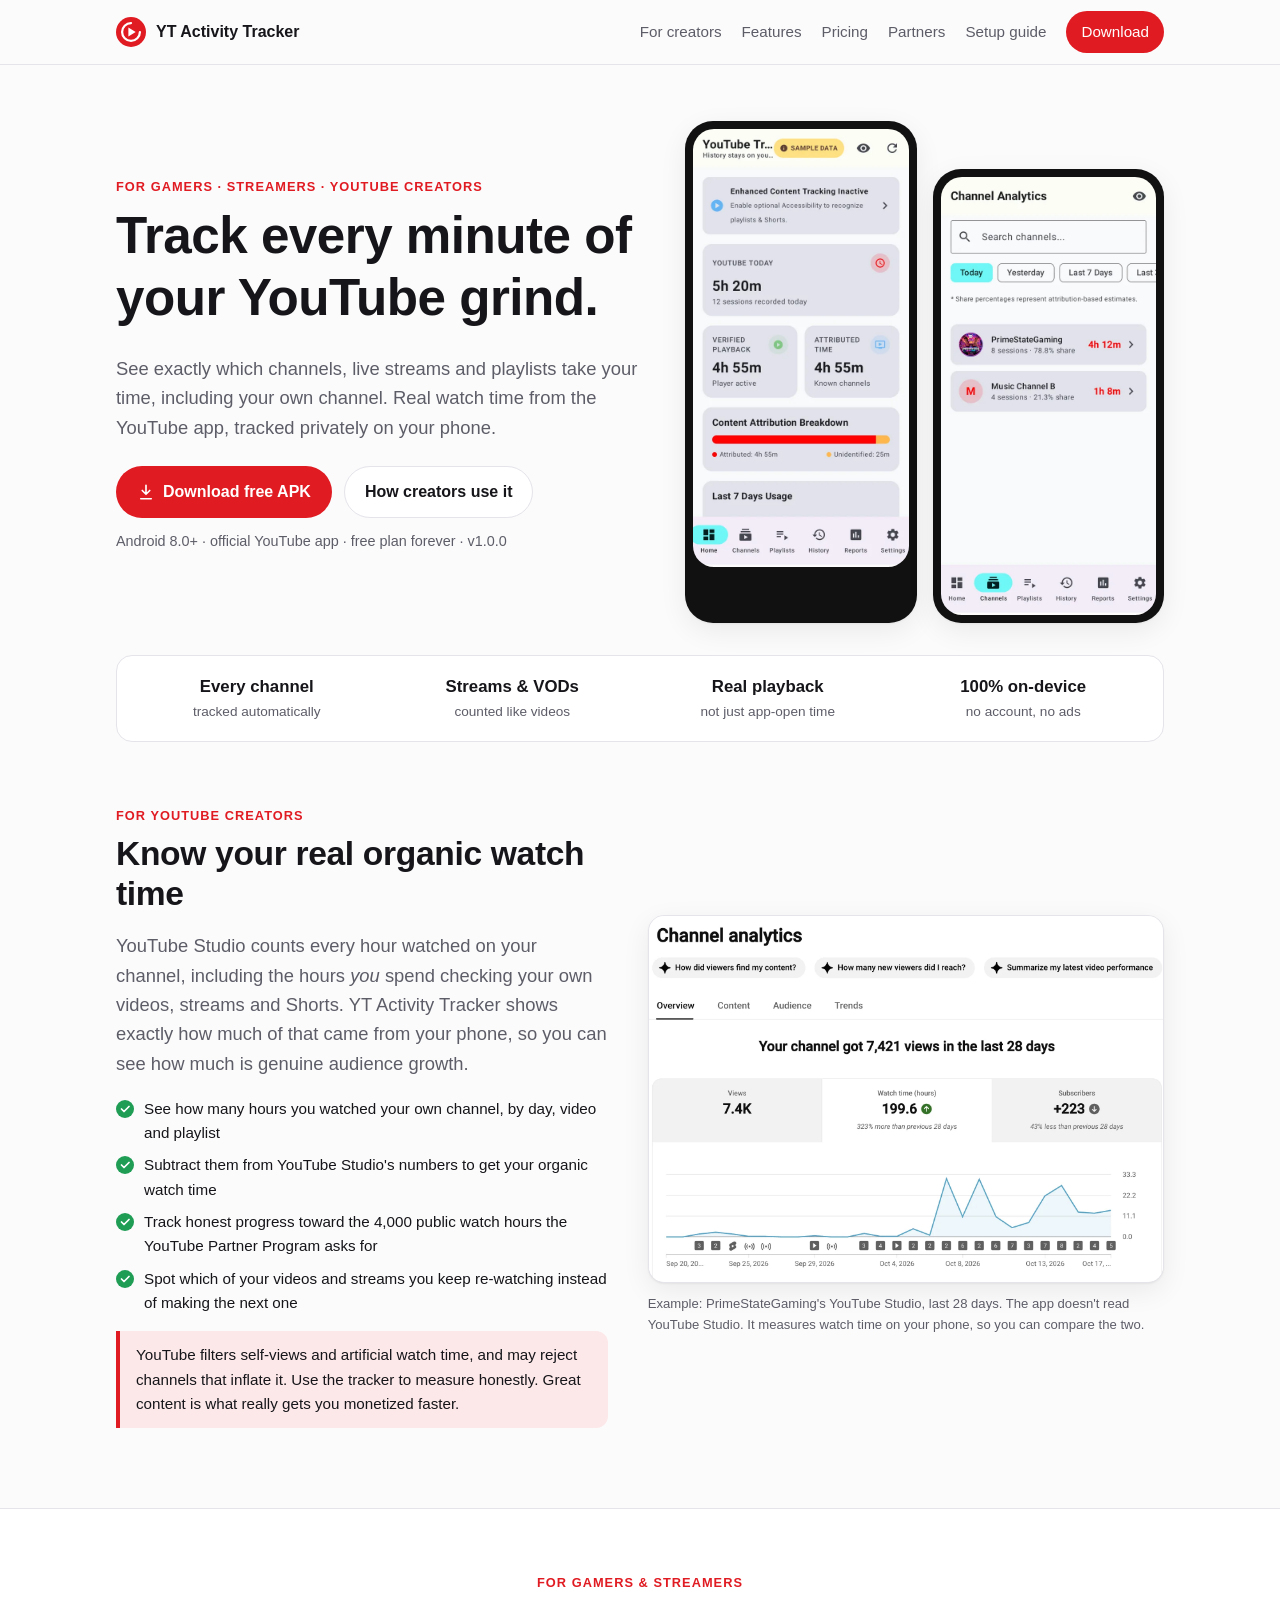
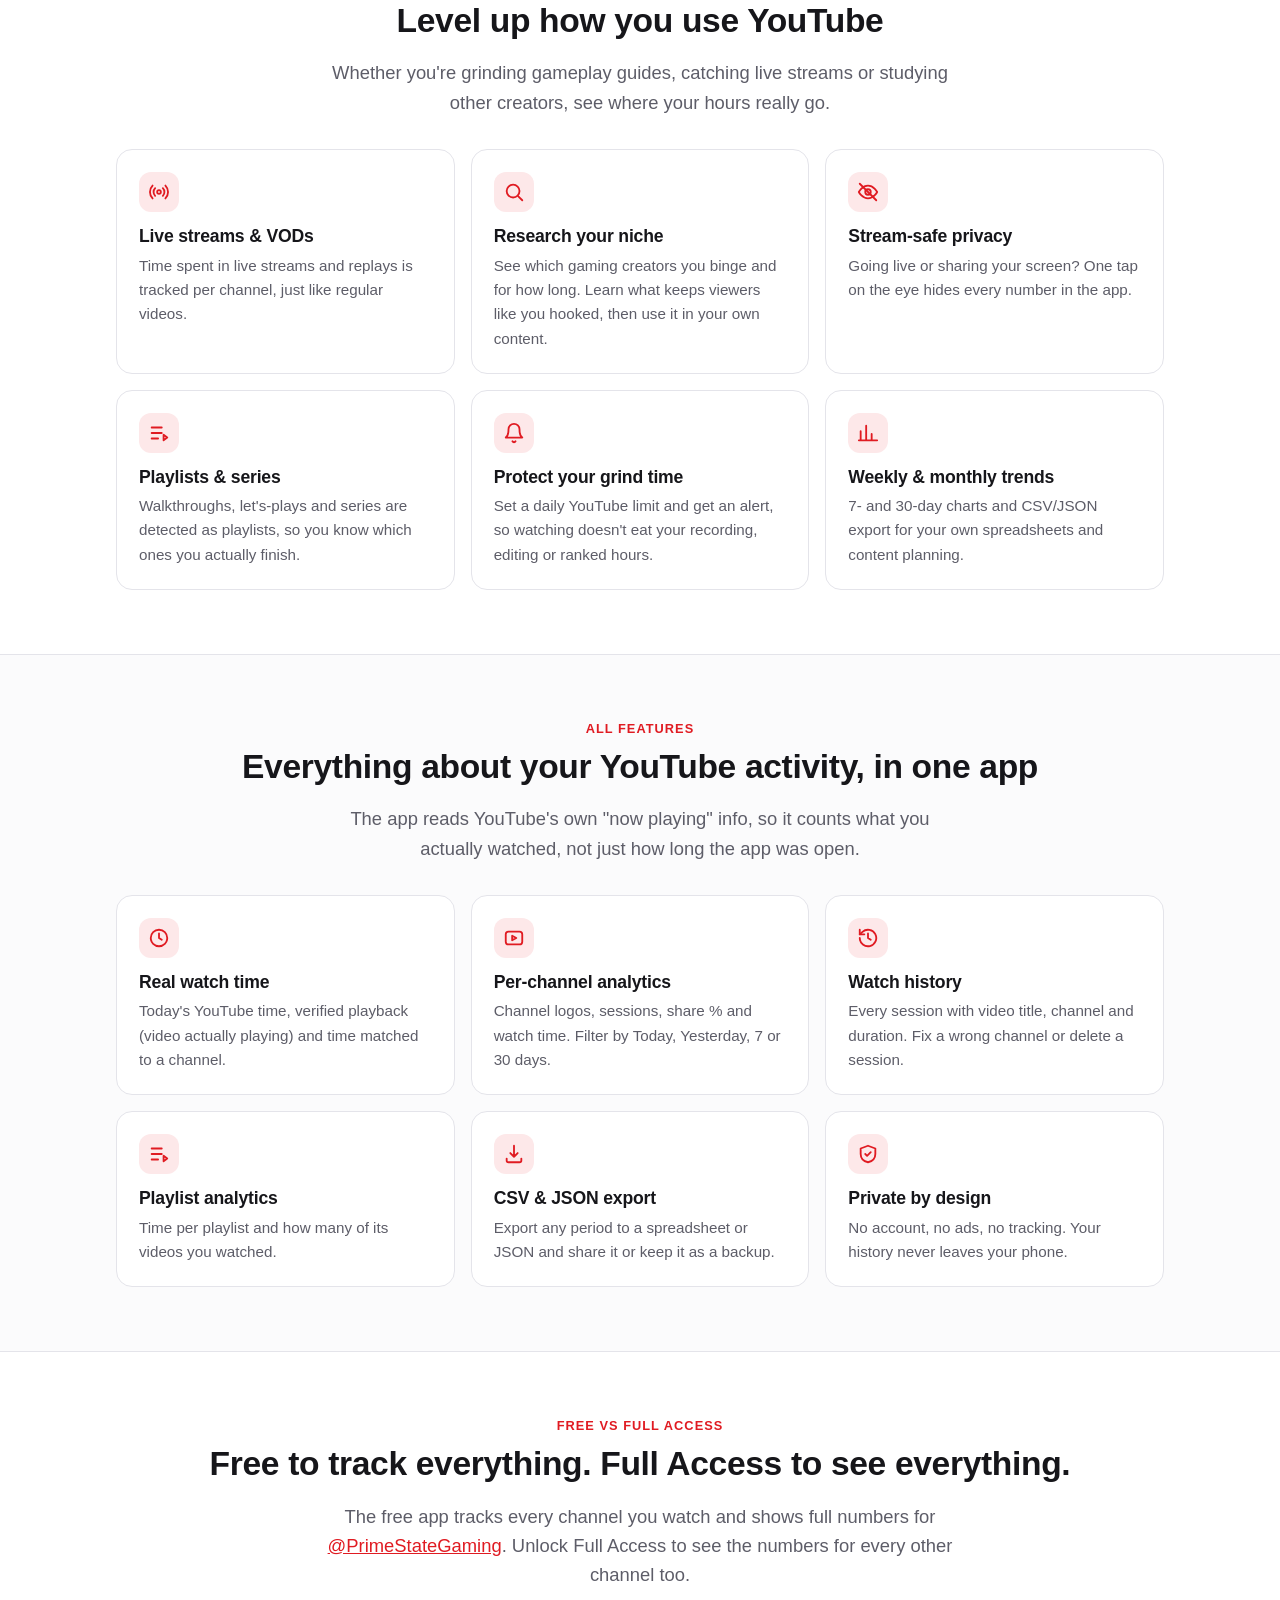
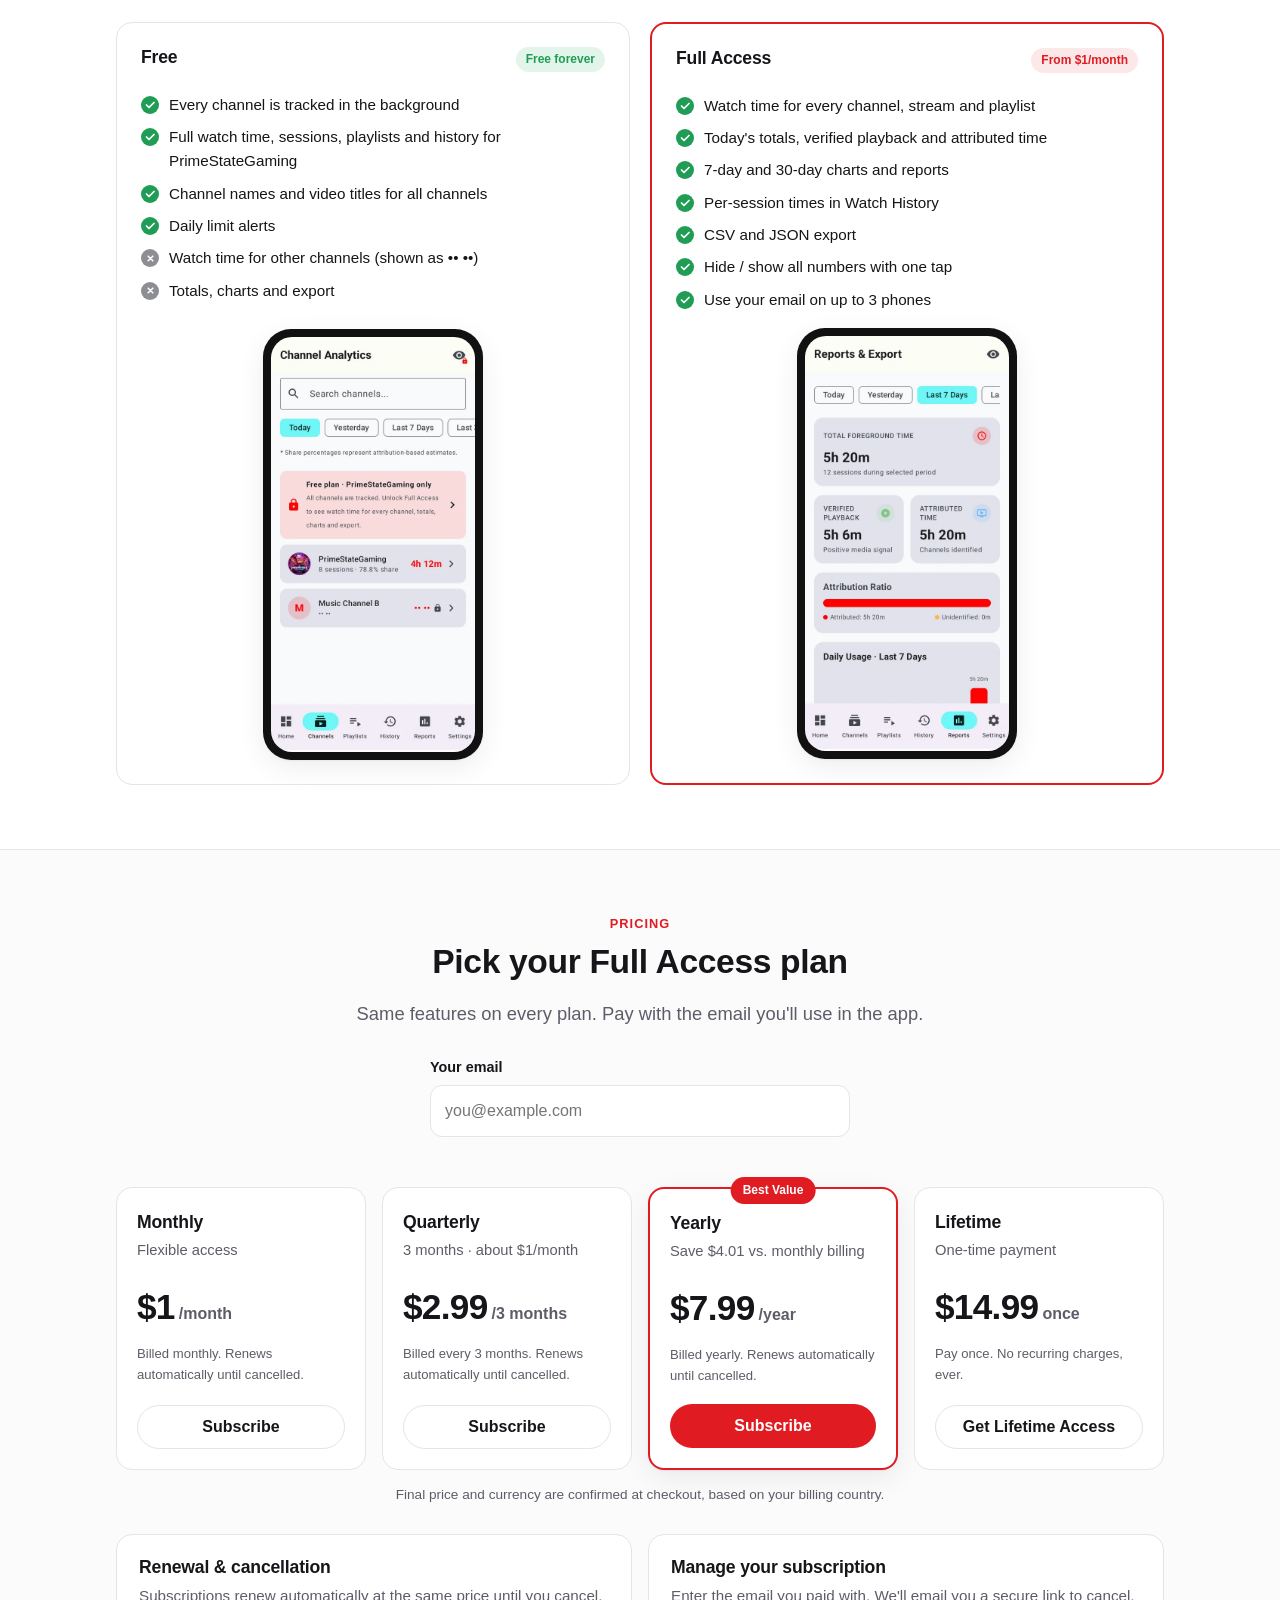
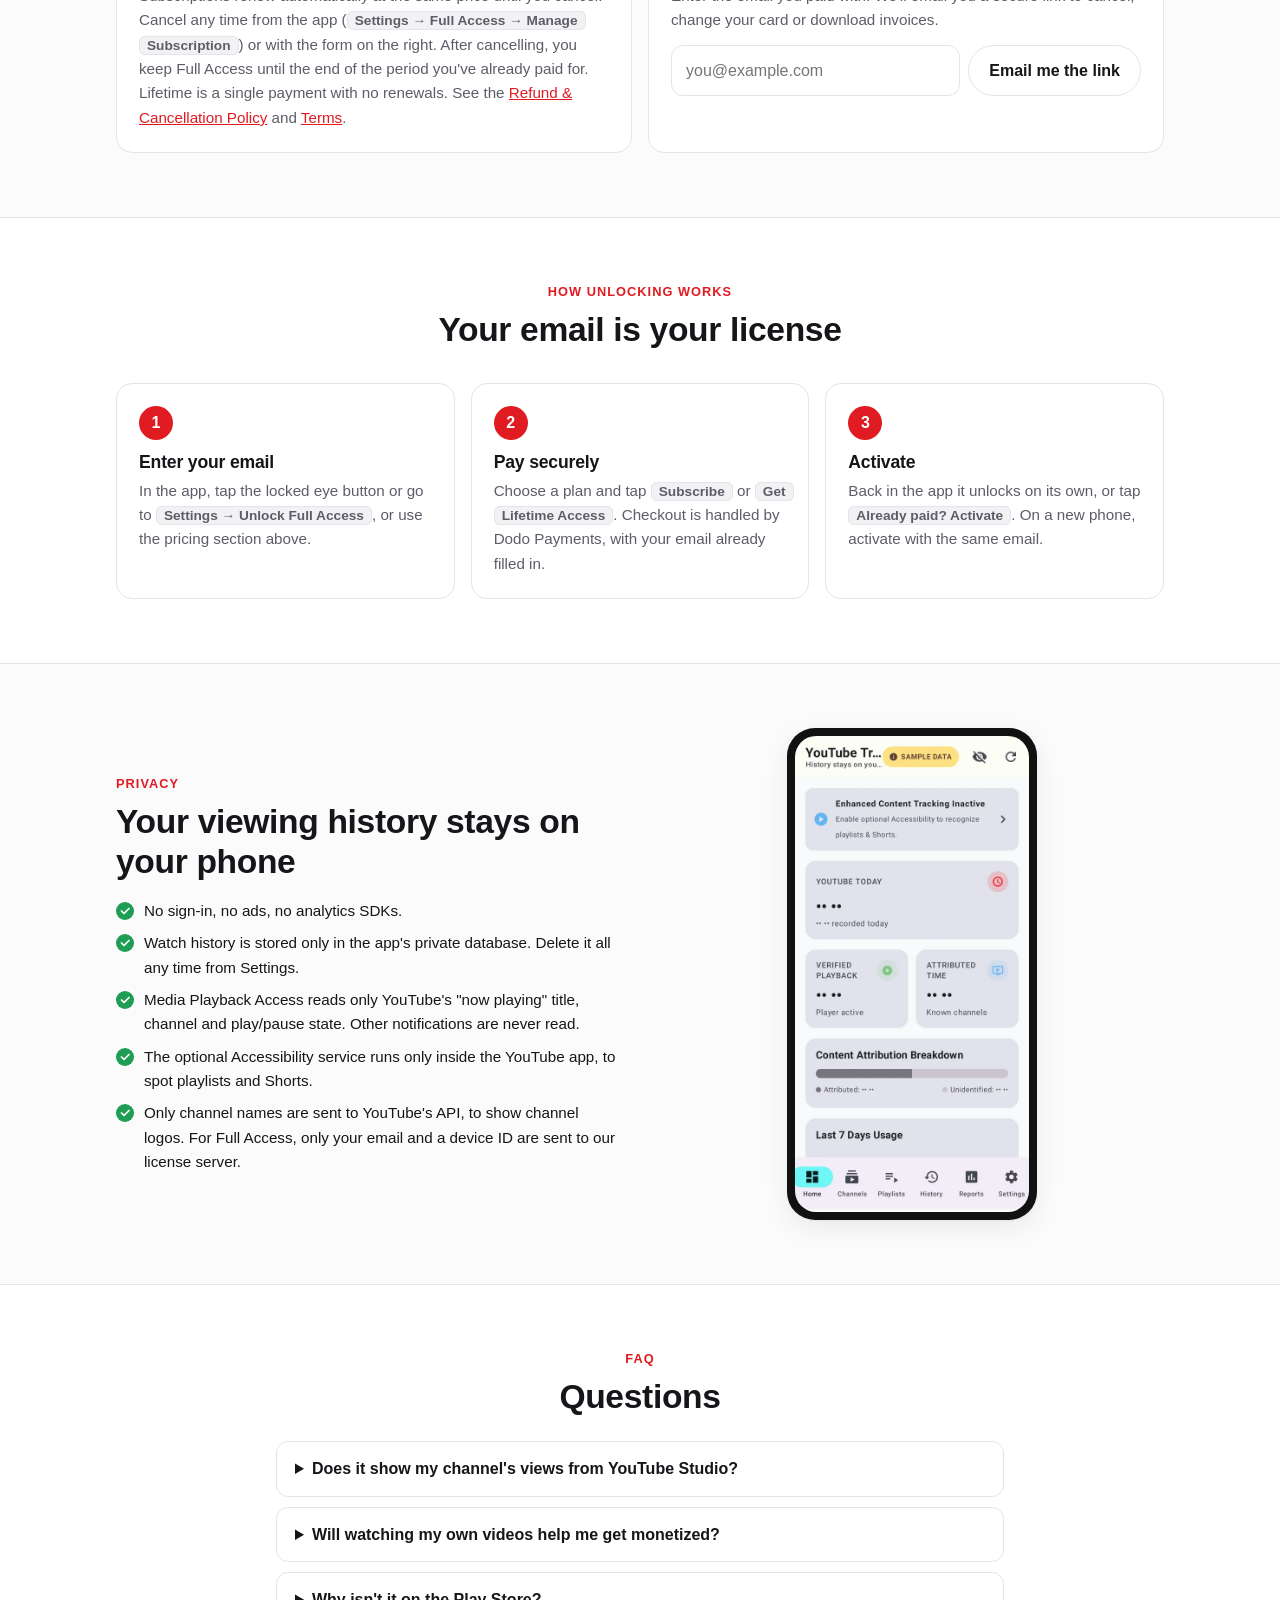
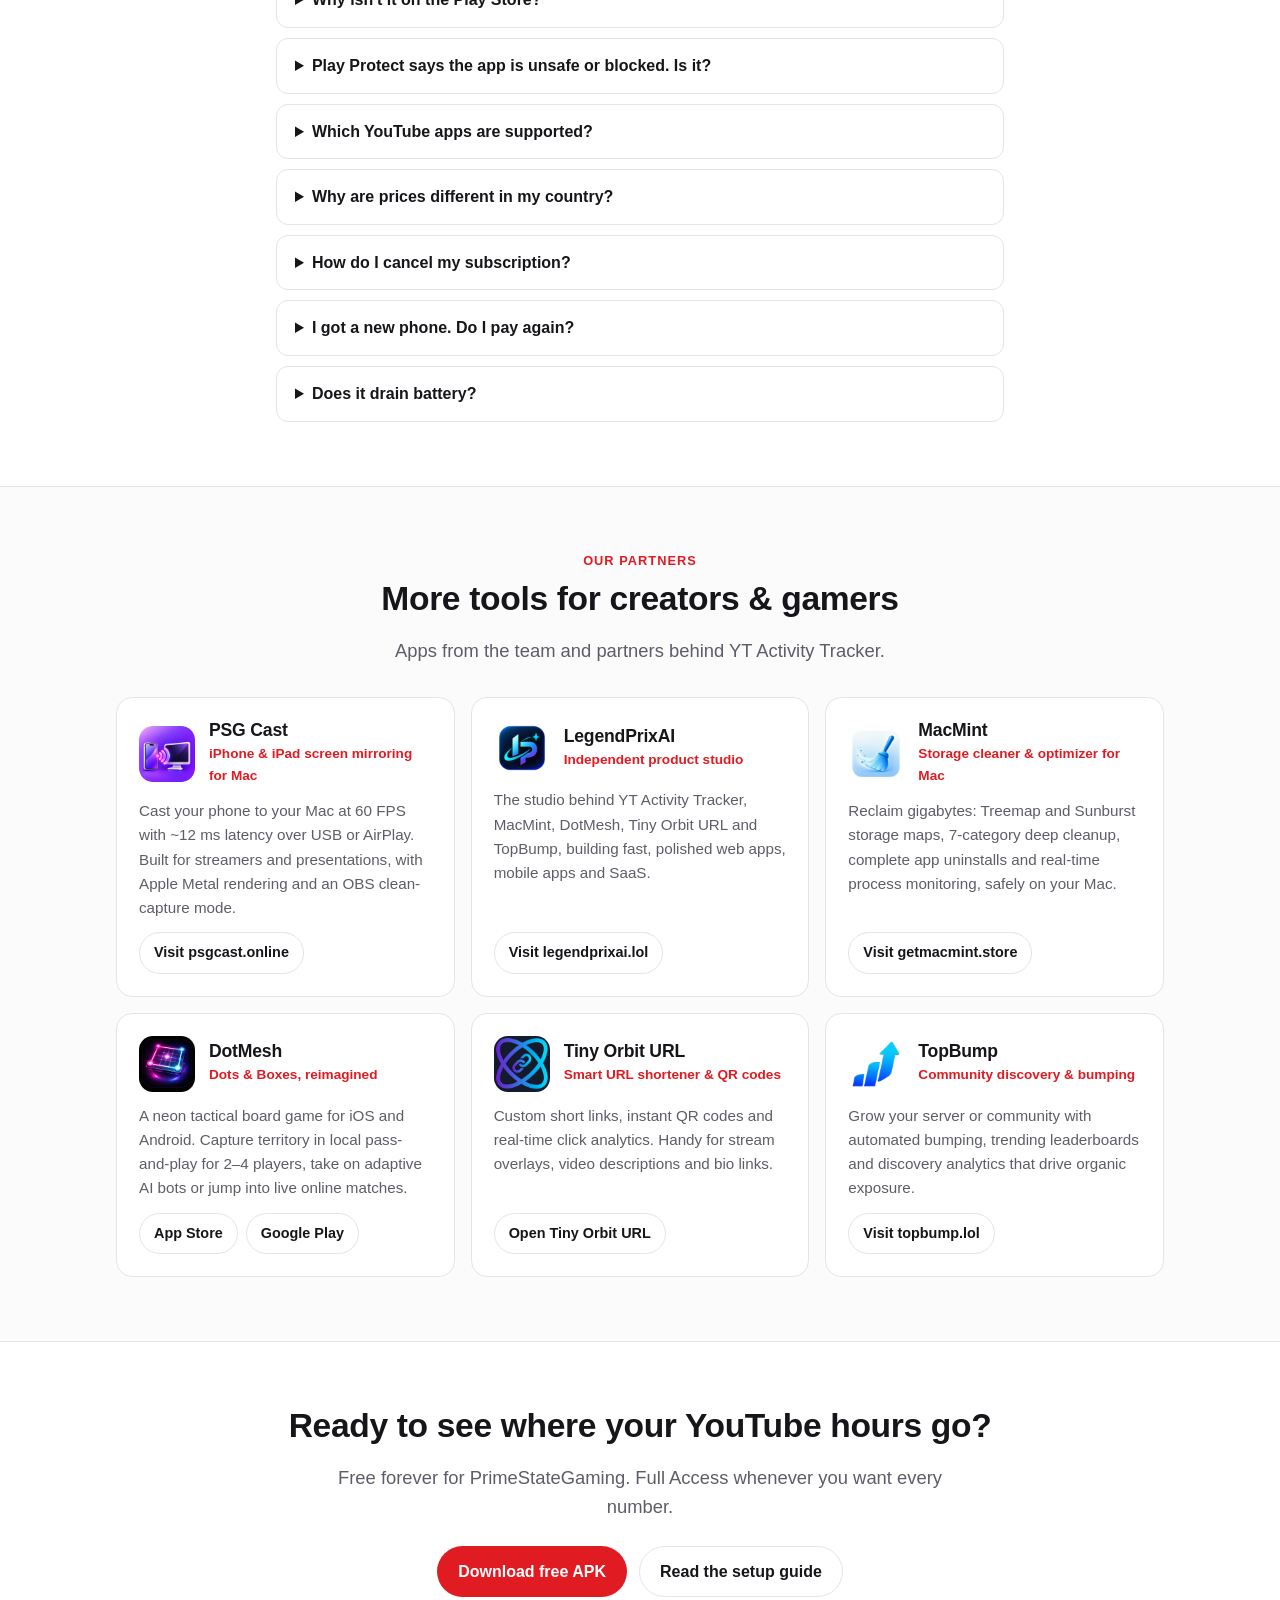
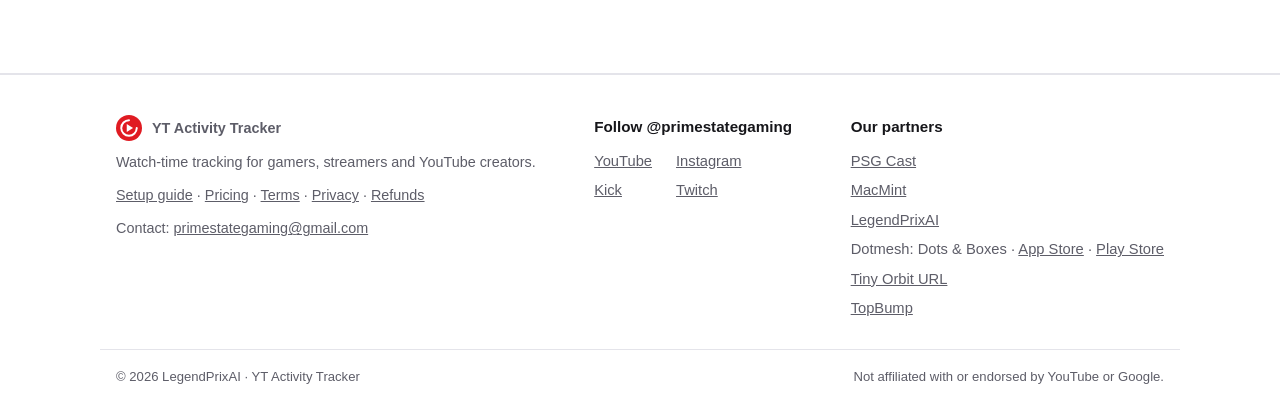
==== commit b858f13b: "Upload Latest APK." ====
--- a/index.html
+++ b/index.html
@@ -209,7 +209,6 @@
         <div class="eyebrow">Pricing</div>
         <h2>Pick your Full Access plan</h2>
         <p class="lead">Same features on every plan. Pay with the email you'll use in the app.</p>
-        <p class="muted" id="price-note">Prices in INR, GST included.</p>
       </div>
 
       <form class="email-row" id="buy-form" novalidate>
